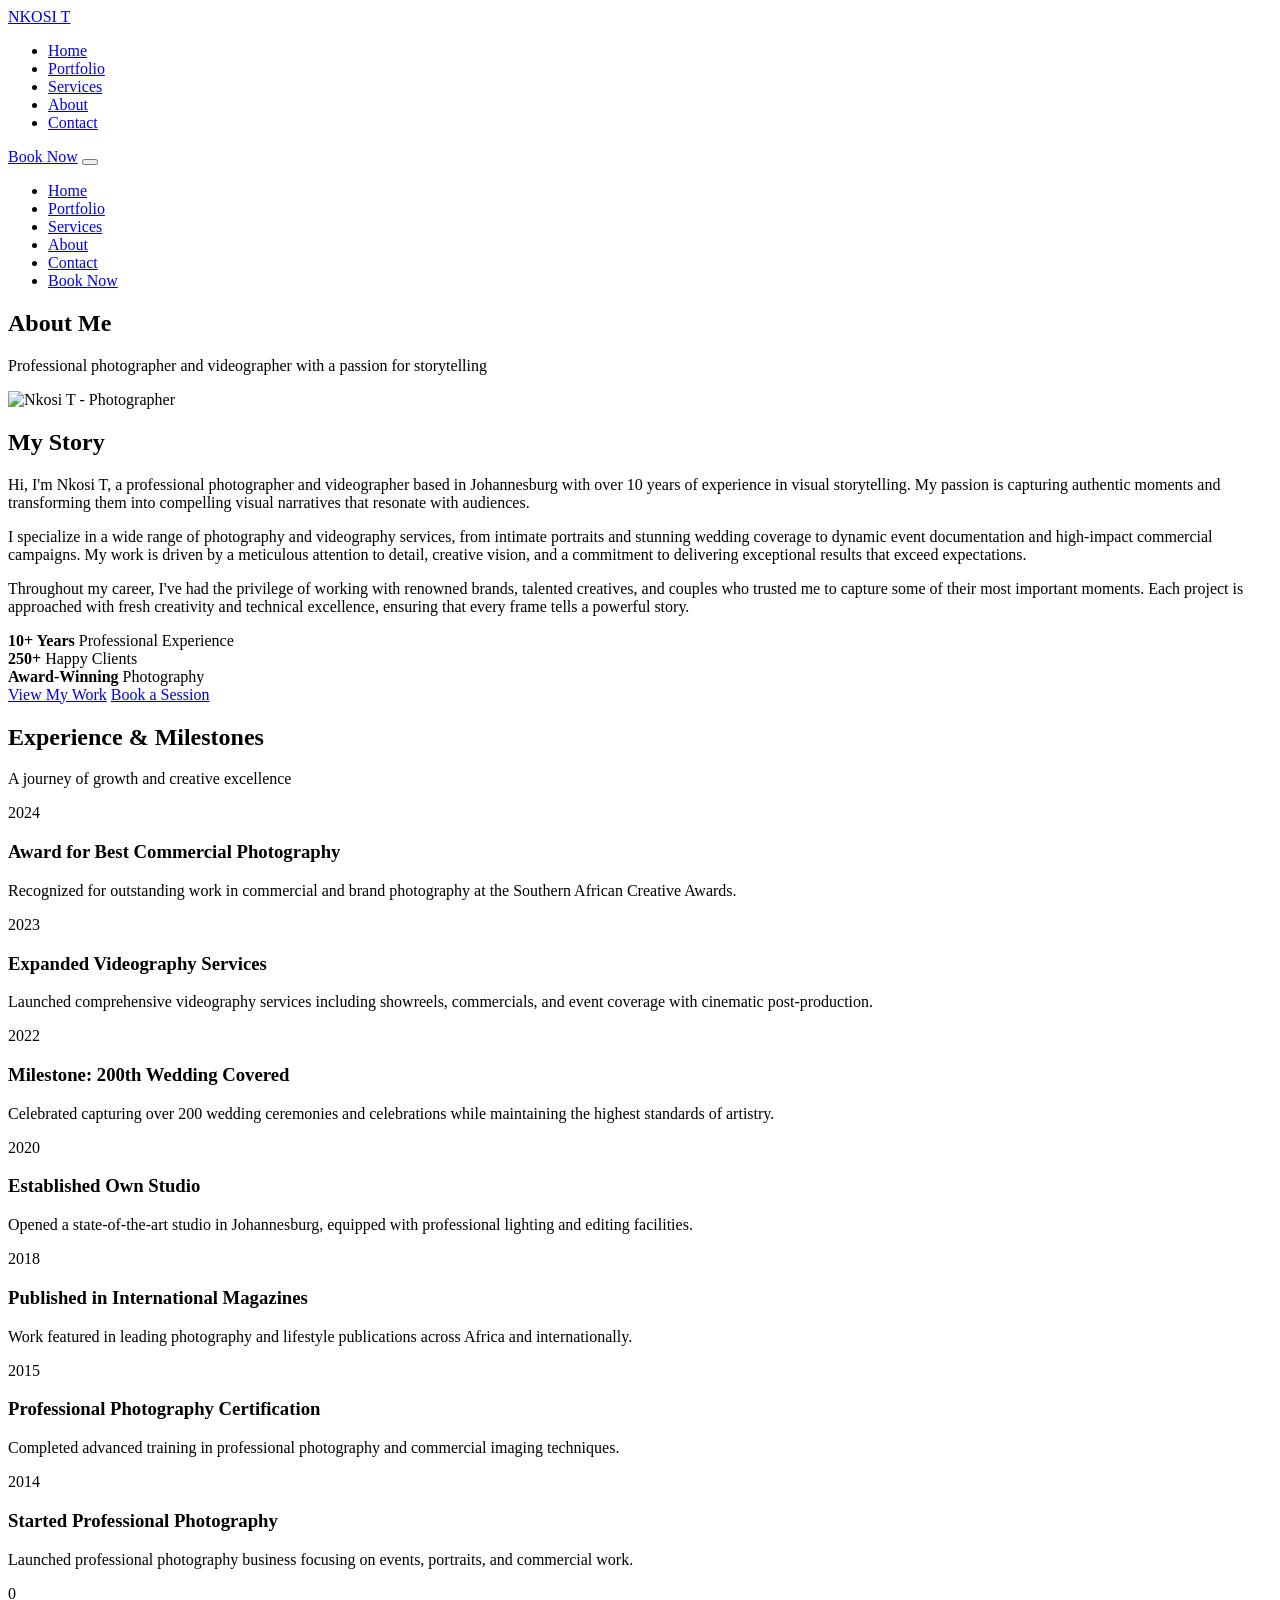
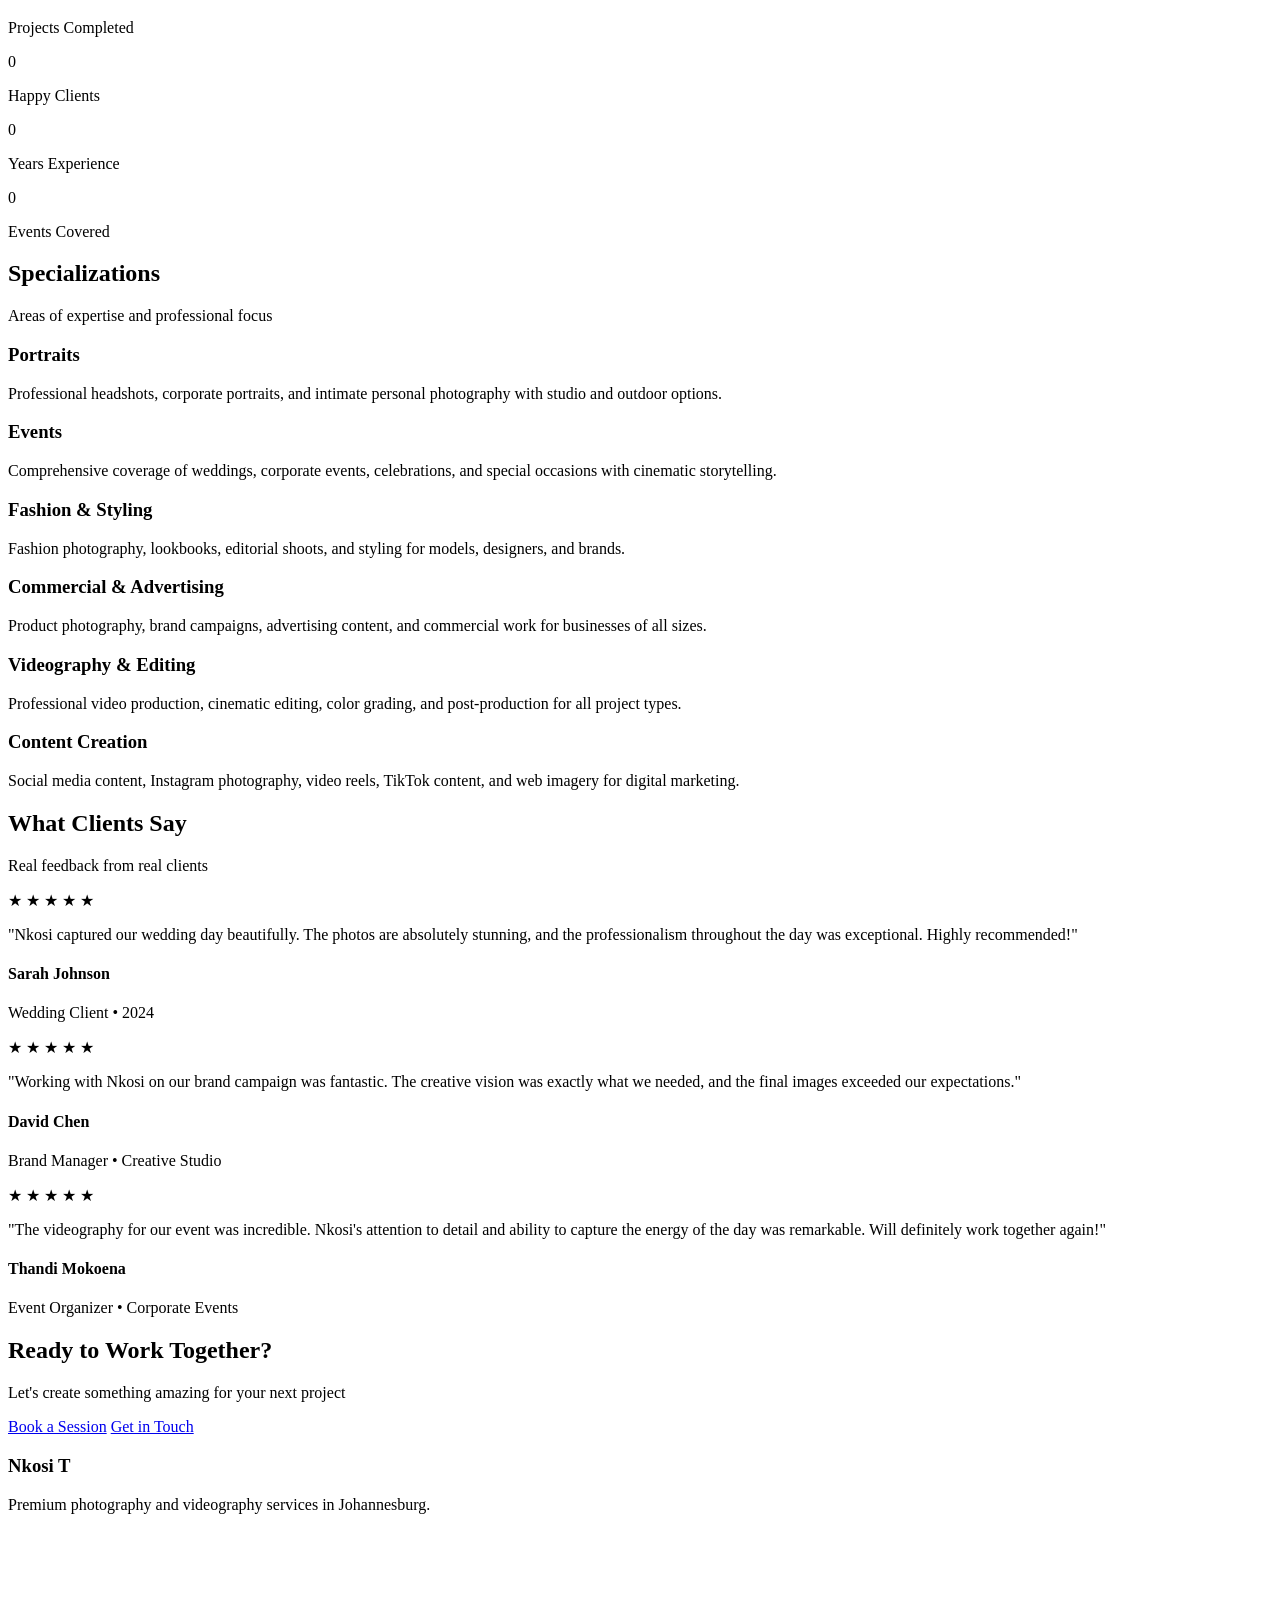
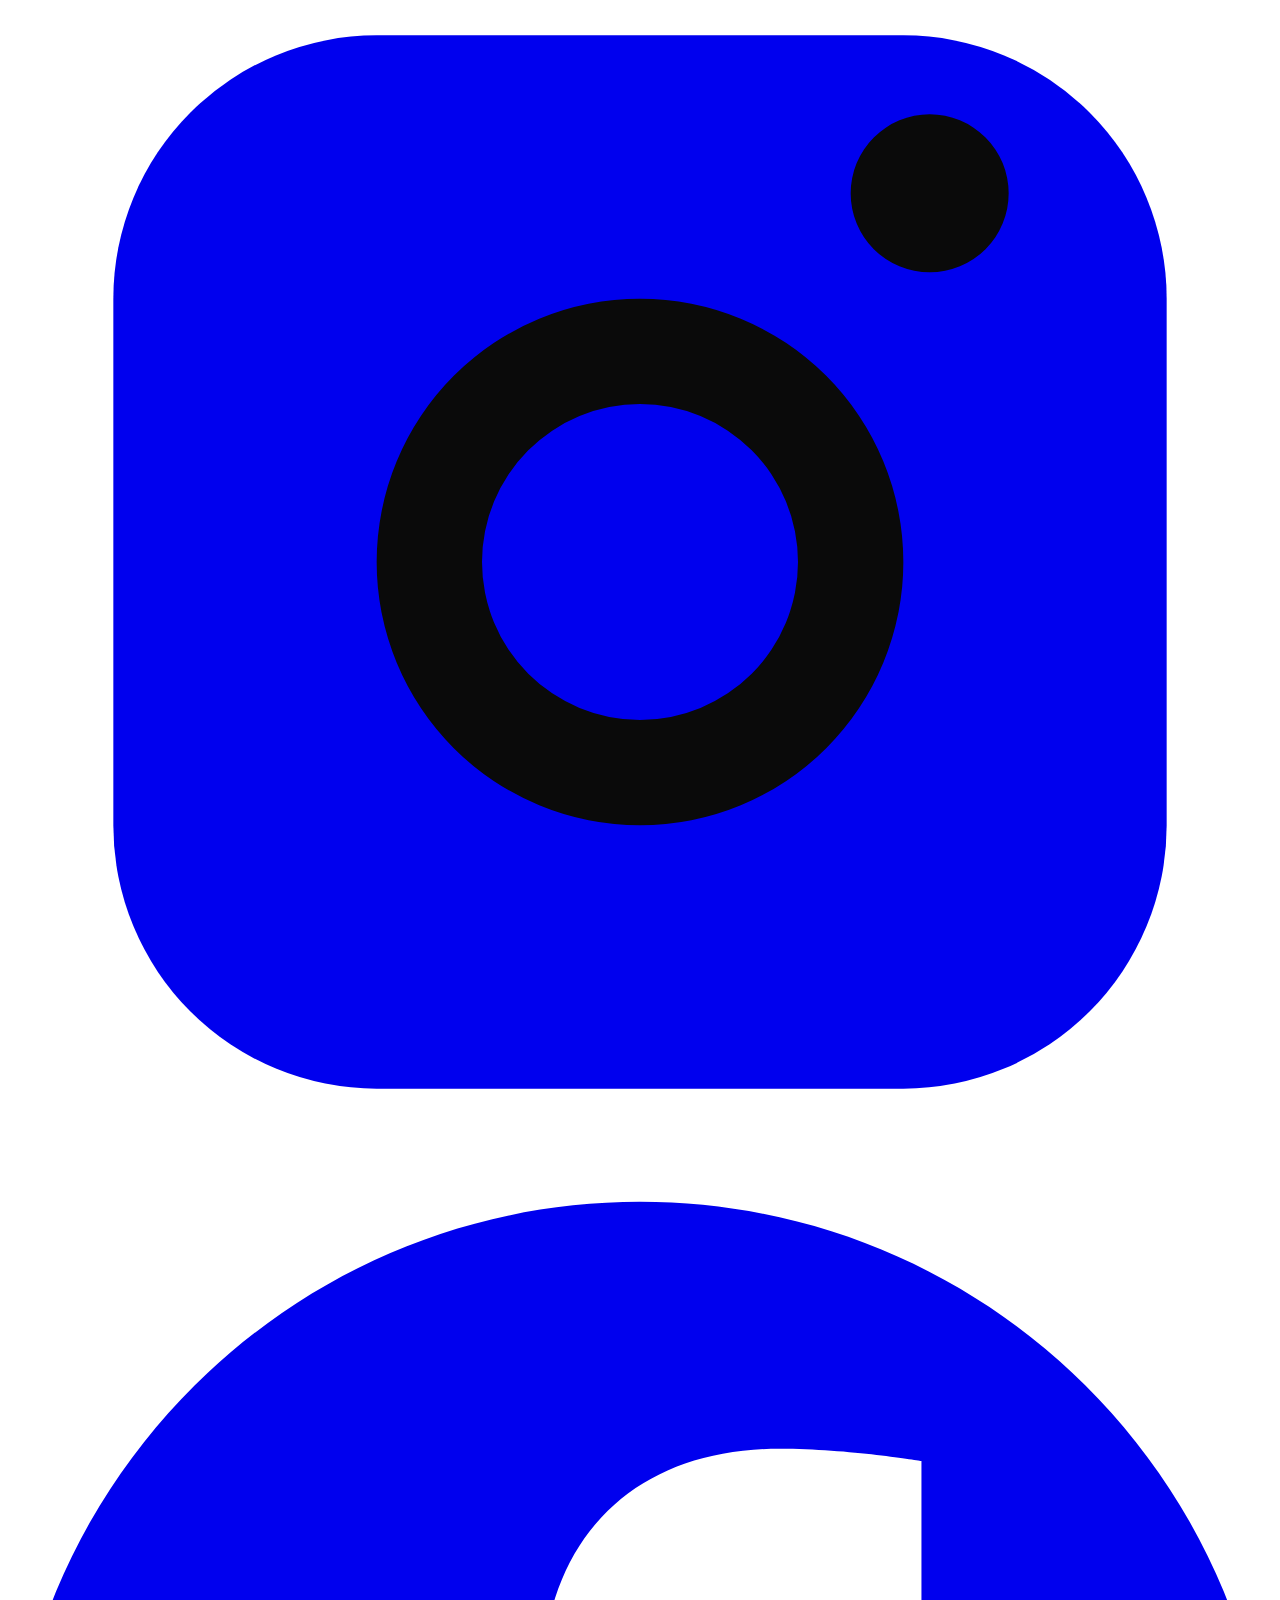
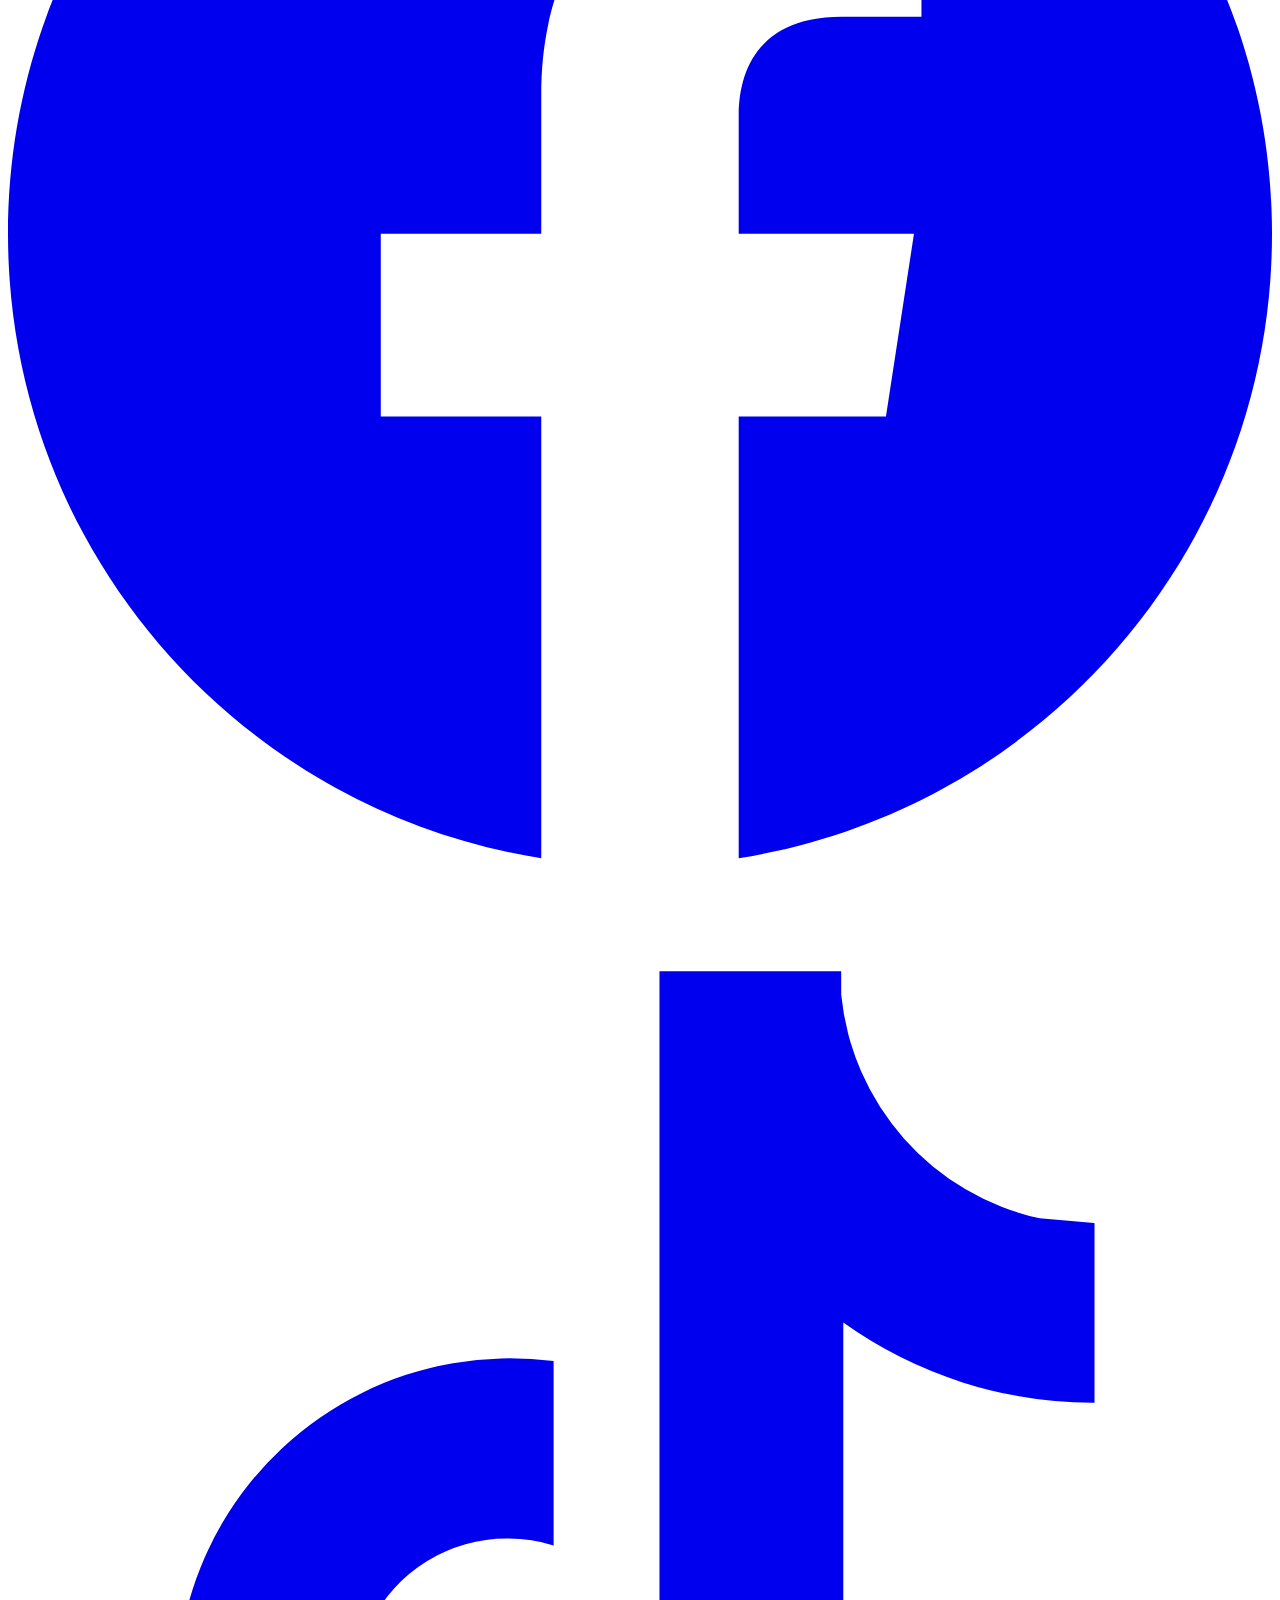
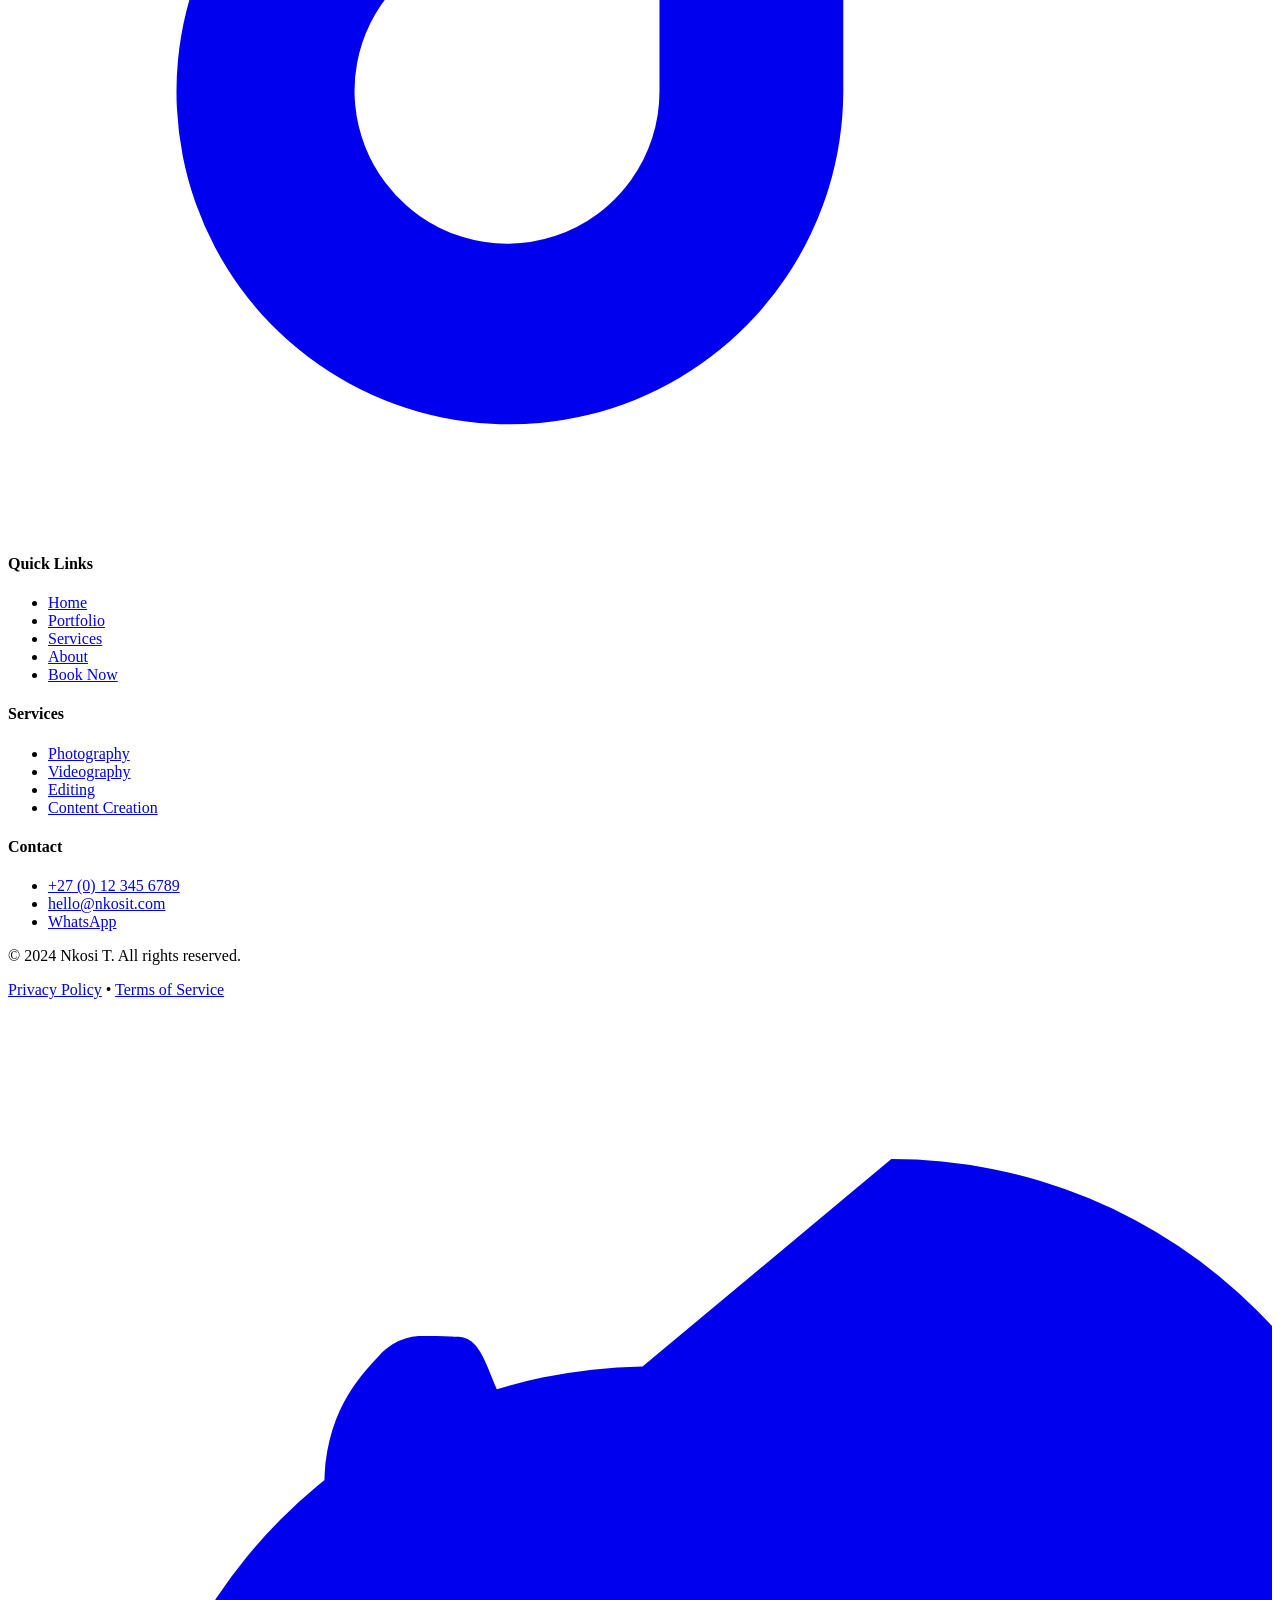
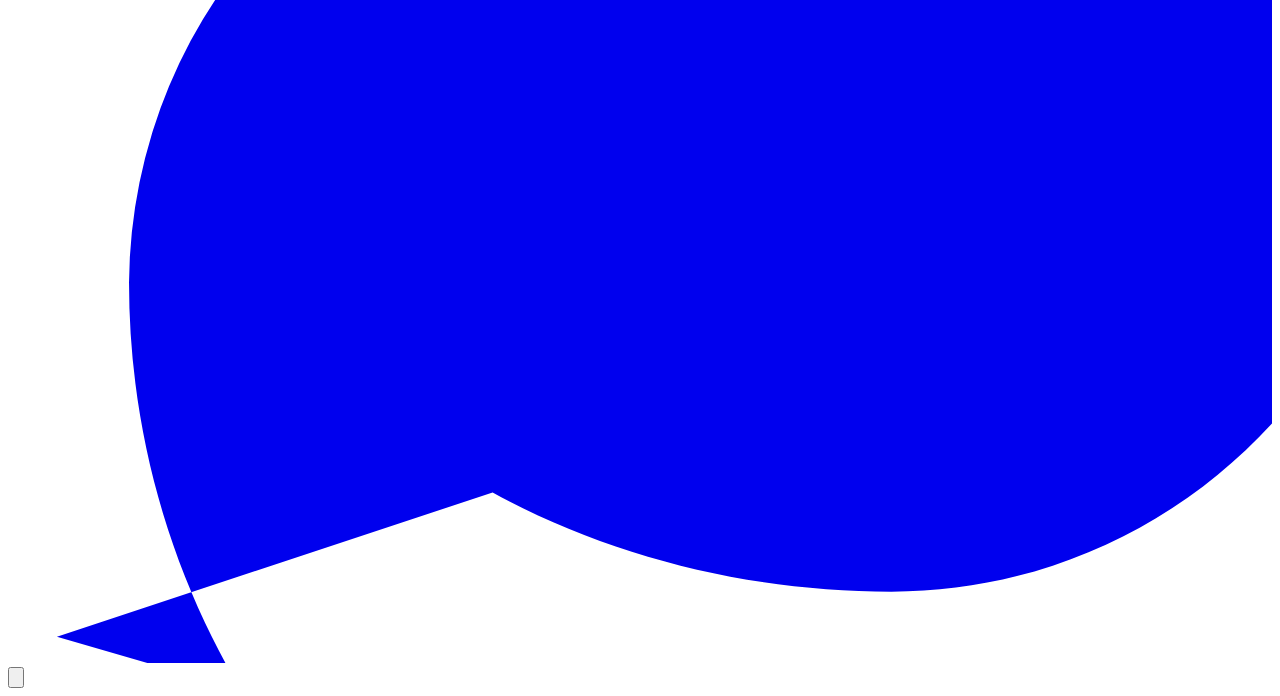
==== about.html @ 2d010111 "about.html Done" ====
<!DOCTYPE html>
<html lang="en">
<head>
    <meta charset="UTF-8">
    <meta name="viewport" content="width=device-width, initial-scale=1.0">
    <meta name="description" content="About Nkosi T - Award-winning photographer and videographer based in Johannesburg with 10+ years of experience.">
    <title>About | Nkosi T</title>
    
    <link rel="preconnect" href="https://fonts.googleapis.com">
    <link rel="preconnect" href="https://fonts.gstatic.com" crossorigin>
    <link href="https://fonts.googleapis.com/css2?family=Montserrat:wght@600;700;800&family=Poppins:wght@400;500;600&display=swap" rel="stylesheet">
    
    <link rel="stylesheet" href="css/style.css">
    <link rel="stylesheet" href="https://cdnjs.cloudflare.com/ajax/libs/aos/2.3.4/aos.css">
</head>
<body>
    <!-- Scroll Progress Bar -->
    <div class="scroll-progress-bar"></div>

    <!-- Navigation Header -->
    <header class="header" id="header">
        <div class="header-container">
            <div class="header-content">
                <a href="/" class="logo">
                    <span class="logo-text">NKOSI T</span>
                </a>

                <nav class="nav-desktop" aria-label="Main navigation">
                    <ul class="nav-list">
                        <li><a href="/" class="nav-link">Home</a></li>
                        <li><a href="portfolio.html" class="nav-link">Portfolio</a></li>
                        <li><a href="services.html" class="nav-link">Services</a></li>
                        <li><a href="about.html" class="nav-link active">About</a></li>
                        <li><a href="contact.html" class="nav-link">Contact</a></li>
                    </ul>
                </nav>

                <a href="booking.html" class="btn btn-primary btn-header">Book Now</a>

                <button class="menu-toggle" id="menu-toggle" aria-label="Toggle menu" aria-expanded="false">
                    <span class="menu-icon"></span>
                </button>
            </div>
        </div>

        <nav class="nav-mobile" id="nav-mobile" aria-label="Mobile navigation">
            <ul class="nav-mobile-list">
                <li><a href="/" class="nav-mobile-link">Home</a></li>
                <li><a href="portfolio.html" class="nav-mobile-link">Portfolio</a></li>
                <li><a href="services.html" class="nav-mobile-link">Services</a></li>
                <li><a href="about.html" class="nav-mobile-link">About</a></li>
                <li><a href="contact.html" class="nav-mobile-link">Contact</a></li>
                <li><a href="booking.html" class="btn btn-primary btn-mobile-cta">Book Now</a></li>
            </ul>
        </nav>
    </header>

    <main>
        <!-- ================================ -->
        <!-- PAGE HEADER                      -->
        <!-- ================================ -->
        <section class="page-header">
            <div class="container">
                <h1 class="page-title" data-aos="fade-up">About Me</h1>
                <p class="page-subtitle" data-aos="fade-up" data-aos-delay="100">Professional photographer and videographer with a passion for storytelling</p>
            </div>
        </section>

        <!-- ================================ -->
        <!-- BIO SECTION                      -->
        <!-- ================================ -->
        <section class="section bio-section">
            <div class="container">
                <div class="bio-grid">
                    <!-- Bio Image -->
                    <div class="bio-image" data-aos="fade-right">
                        <img src="images/branding/nkosi-portrait.jpg" alt="Nkosi T - Photographer">
                    </div>

                    <!-- Bio Content -->
                    <div class="bio-content" data-aos="fade-left">
                        <h2 class="section-title">My Story</h2>
                        <p>Hi, I'm Nkosi T, a professional photographer and videographer based in Johannesburg with over 10 years of experience in visual storytelling. My passion is capturing authentic moments and transforming them into compelling visual narratives that resonate with audiences.</p>
                        
                        <p>I specialize in a wide range of photography and videography services, from intimate portraits and stunning wedding coverage to dynamic event documentation and high-impact commercial campaigns. My work is driven by a meticulous attention to detail, creative vision, and a commitment to delivering exceptional results that exceed expectations.</p>

                        <p>Throughout my career, I've had the privilege of working with renowned brands, talented creatives, and couples who trusted me to capture some of their most important moments. Each project is approached with fresh creativity and technical excellence, ensuring that every frame tells a powerful story.</p>

                        <div class="bio-highlights">
                            <div class="highlight">
                                <strong>10+ Years</strong>
                                <span>Professional Experience</span>
                            </div>
                            <div class="highlight">
                                <strong>250+</strong>
                                <span>Happy Clients</span>
                            </div>
                            <div class="highlight">
                                <strong>Award-Winning</strong>
                                <span>Photography</span>
                            </div>
                        </div>

                        <div class="bio-cta">
                            <a href="portfolio.html" class="btn btn-secondary">View My Work</a>
                            <a href="booking.html" class="btn btn-primary">Book a Session</a>
                        </div>
                    </div>
                </div>
            </div>
        </section>

        <!-- ================================ -->
        <!-- EXPERIENCE TIMELINE              -->
        <!-- ================================ -->
        <section class="section experience-section">
            <div class="container">
                <div class="section-header" data-aos="fade-up">
                    <h2 class="section-title">Experience & Milestones</h2>
                    <p class="section-subtitle">A journey of growth and creative excellence</p>
                </div>

                <div class="timeline" data-aos="fade-up" data-aos-delay="200">
                    <div class="timeline-item">
                        <div class="timeline-date">2024</div>
                        <div class="timeline-content">
                            <h3>Award for Best Commercial Photography</h3>
                            <p>Recognized for outstanding work in commercial and brand photography at the Southern African Creative Awards.</p>
                        </div>
                    </div>

                    <div class="timeline-item">
                        <div class="timeline-date">2023</div>
                        <div class="timeline-content">
                            <h3>Expanded Videography Services</h3>
                            <p>Launched comprehensive videography services including showreels, commercials, and event coverage with cinematic post-production.</p>
                        </div>
                    </div>

                    <div class="timeline-item">
                        <div class="timeline-date">2022</div>
                        <div class="timeline-content">
                            <h3>Milestone: 200th Wedding Covered</h3>
                            <p>Celebrated capturing over 200 wedding ceremonies and celebrations while maintaining the highest standards of artistry.</p>
                        </div>
                    </div>

                    <div class="timeline-item">
                        <div class="timeline-date">2020</div>
                        <div class="timeline-content">
                            <h3>Established Own Studio</h3>
                            <p>Opened a state-of-the-art studio in Johannesburg, equipped with professional lighting and editing facilities.</p>
                        </div>
                    </div>

                    <div class="timeline-item">
                        <div class="timeline-date">2018</div>
                        <div class="timeline-content">
                            <h3>Published in International Magazines</h3>
                            <p>Work featured in leading photography and lifestyle publications across Africa and internationally.</p>
                        </div>
                    </div>

                    <div class="timeline-item">
                        <div class="timeline-date">2015</div>
                        <div class="timeline-content">
                            <h3>Professional Photography Certification</h3>
                            <p>Completed advanced training in professional photography and commercial imaging techniques.</p>
                        </div>
                    </div>

                    <div class="timeline-item">
                        <div class="timeline-date">2014</div>
                        <div class="timeline-content">
                            <h3>Started Professional Photography</h3>
                            <p>Launched professional photography business focusing on events, portraits, and commercial work.</p>
                        </div>
                    </div>
                </div>
            </div>
        </section>

        <!-- ================================ -->
        <!-- STATISTICS SECTION               -->
        <!-- ================================ -->
        <section class="section statistics">
            <div class="container">
                <div class="stats-grid" data-aos="fade-up">
                    <article class="stat-item">
                        <div class="stat-number" data-target="500">0</div>
                        <p class="stat-label">Projects Completed</p>
                    </article>

                    <article class="stat-item">
                        <div class="stat-number" data-target="250">0</div>
                        <p class="stat-label">Happy Clients</p>
                    </article>

                    <article class="stat-item">
                        <div class="stat-number" data-target="10">0</div>
                        <p class="stat-label">Years Experience</p>
                    </article>

                    <article class="stat-item">
                        <div class="stat-number" data-target="1000">0</div>
                        <p class="stat-label">Events Covered</p>
                    </article>
                </div>
            </div>
        </section>

        <!-- ================================ -->
        <!-- SKILLS & SPECIALIZATIONS         -->
        <!-- ================================ -->
        <section class="section skills-section">
            <div class="container">
                <div class="section-header" data-aos="fade-up">
                    <h2 class="section-title">Specializations</h2>
                    <p class="section-subtitle">Areas of expertise and professional focus</p>
                </div>

                <div class="skills-grid" data-aos="fade-up" data-aos-delay="200">
                    <article class="skill-card">
                        <h3>Portraits</h3>
                        <p>Professional headshots, corporate portraits, and intimate personal photography with studio and outdoor options.</p>
                    </article>

                    <article class="skill-card">
                        <h3>Events</h3>
                        <p>Comprehensive coverage of weddings, corporate events, celebrations, and special occasions with cinematic storytelling.</p>
                    </article>

                    <article class="skill-card">
                        <h3>Fashion & Styling</h3>
                        <p>Fashion photography, lookbooks, editorial shoots, and styling for models, designers, and brands.</p>
                    </article>

                    <article class="skill-card">
                        <h3>Commercial & Advertising</h3>
                        <p>Product photography, brand campaigns, advertising content, and commercial work for businesses of all sizes.</p>
                    </article>

                    <article class="skill-card">
                        <h3>Videography & Editing</h3>
                        <p>Professional video production, cinematic editing, color grading, and post-production for all project types.</p>
                    </article>

                    <article class="skill-card">
                        <h3>Content Creation</h3>
                        <p>Social media content, Instagram photography, video reels, TikTok content, and web imagery for digital marketing.</p>
                    </article>
                </div>
            </div>
        </section>

        <!-- ================================ -->
        <!-- TESTIMONIALS SECTION             -->
        <!-- ================================ -->
        <section class="section testimonials">
            <div class="container">
                <div class="section-header" data-aos="fade-up">
                    <h2 class="section-title">What Clients Say</h2>
                    <p class="section-subtitle">Real feedback from real clients</p>
                </div>

                <div class="testimonials-grid" data-aos="fade-up" data-aos-delay="200">
                    <article class="testimonial-card">
                        <div class="testimonial-header">
                            <div class="testimonial-rating">
                                <span class="star">★</span>
                                <span class="star">★</span>
                                <span class="star">★</span>
                                <span class="star">★</span>
                                <span class="star">★</span>
                            </div>
                        </div>
                        <p class="testimonial-text">"Nkosi captured our wedding day beautifully. The photos are absolutely stunning, and the professionalism throughout the day was exceptional. Highly recommended!"</p>
                        <div class="testimonial-author">
                            <h4>Sarah Johnson</h4>
                            <p>Wedding Client • 2024</p>
                        </div>
                    </article>

                    <article class="testimonial-card">
                        <div class="testimonial-header">
                            <div class="testimonial-rating">
                                <span class="star">★</span>
                                <span class="star">★</span>
                                <span class="star">★</span>
                                <span class="star">★</span>
                                <span class="star">★</span>
                            </div>
                        </div>
                        <p class="testimonial-text">"Working with Nkosi on our brand campaign was fantastic. The creative vision was exactly what we needed, and the final images exceeded our expectations."</p>
                        <div class="testimonial-author">
                            <h4>David Chen</h4>
                            <p>Brand Manager • Creative Studio</p>
                        </div>
                    </article>

                    <article class="testimonial-card">
                        <div class="testimonial-header">
                            <div class="testimonial-rating">
                                <span class="star">★</span>
                                <span class="star">★</span>
                                <span class="star">★</span>
                                <span class="star">★</span>
                                <span class="star">★</span>
                            </div>
                        </div>
                        <p class="testimonial-text">"The videography for our event was incredible. Nkosi's attention to detail and ability to capture the energy of the day was remarkable. Will definitely work together again!"</p>
                        <div class="testimonial-author">
                            <h4>Thandi Mokoena</h4>
                            <p>Event Organizer • Corporate Events</p>
                        </div>
                    </article>
                </div>
            </div>
        </section>

        <!-- ================================ -->
        <!-- CTA SECTION                      -->
        <!-- ================================ -->
        <section class="section cta-section">
            <div class="cta-content" data-aos="fade-up">
                <h2 class="cta-title">Ready to Work Together?</h2>
                <p class="cta-subtitle">Let's create something amazing for your next project</p>
                <div class="cta-buttons">
                    <a href="booking.html" class="btn btn-primary">Book a Session</a>
                    <a href="contact.html" class="btn btn-secondary">Get in Touch</a>
                </div>
            </div>
        </section>
    </main>

    <!-- FOOTER -->
    <footer class="footer">
        <div class="footer-container">
            <div class="footer-content">
                <div class="footer-section">
                    <h3 class="footer-title">Nkosi T</h3>
                    <p class="footer-description">Premium photography and videography services in Johannesburg.</p>
                    <div class="footer-socials">
                        <a href="https://instagram.com/nkosit" target="_blank" rel="noopener noreferrer" aria-label="Instagram" class="social-link">
                            <svg viewBox="0 0 24 24" xmlns="http://www.w3.org/2000/svg" fill="currentColor">
                                <rect x="2" y="2" width="20" height="20" rx="5" ry="5"></rect>
                                <path d="M12 7a5 5 0 1 0 0 10 5 5 0 0 0 0-10zm0 8a3 3 0 1 1 0-6 3 3 0 0 1 0 6zm5.5-8.5a1.5 1.5 0 1 0 0-3 1.5 1.5 0 0 0 0 3z" fill="#0A0A0A"></path>
                            </svg>
                        </a>
                        <a href="https://facebook.com/nkosit" target="_blank" rel="noopener noreferrer" aria-label="Facebook" class="social-link">
                            <svg viewBox="0 0 24 24" xmlns="http://www.w3.org/2000/svg" fill="currentColor">
                                <path d="M24 12.073c0-6.627-5.373-12-12-12s-12 5.373-12 12c0 5.99 4.388 10.954 10.125 11.854v-8.385H7.078v-3.47h3.047V9.43c0-3.007 1.792-4.669 4.533-4.669 1.312 0 2.686.235 2.686.235v2.953H15.83c-1.491 0-1.956.925-1.956 1.874v2.25h3.328l-.532 3.47h-2.796v8.385C19.612 23.027 24 18.062 24 12.073z"></path>
                            </svg>
                        </a>
                        <a href="https://tiktok.com/@nkosit" target="_blank" rel="noopener noreferrer" aria-label="TikTok" class="social-link">
                            <svg viewBox="0 0 24 24" xmlns="http://www.w3.org/2000/svg" fill="currentColor">
                                <path d="M19.59 6.69a4.83 4.83 0 0 1-3.77-4.25V2h-3.45v13.67a2.89 2.89 0 0 1-5.2 1.74 2.89 2.89 0 0 1 2.31-4.64 2.86 2.86 0 0 1 .88.13V9.4a6.84 6.84 0 0 0-1-.05A6.33 6.33 0 0 0 5 20.1a6.34 6.34 0 0 0 10.86-4.43v-7a8.16 8.16 0 0 0 4.77 1.52v-3.4a4.85 4.85 0 0 1-.01-.01z"></path>
                            </svg>
                        </a>
                    </div>
                </div>

                <div class="footer-section">
                    <h4>Quick Links</h4>
                    <ul class="footer-links">
                        <li><a href="/">Home</a></li>
                        <li><a href="portfolio.html">Portfolio</a></li>
                        <li><a href="services.html">Services</a></li>
                        <li><a href="about.html">About</a></li>
                        <li><a href="booking.html">Book Now</a></li>
                    </ul>
                </div>

                <div class="footer-section">
                    <h4>Services</h4>
                    <ul class="footer-links">
                        <li><a href="services.html#photography">Photography</a></li>
                        <li><a href="services.html#videography">Videography</a></li>
                        <li><a href="services.html#editing">Editing</a></li>
                        <li><a href="services.html#content">Content Creation</a></li>
                    </ul>
                </div>

                <div class="footer-section">
                    <h4>Contact</h4>
                    <ul class="footer-links">
                        <li><a href="tel:+27123456789">+27 (0) 12 345 6789</a></li>
                        <li><a href="mailto:hello@nkosit.com">hello@nkosit.com</a></li>
                        <li><a href="https://wa.me/27123456789" target="_blank" rel="noopener noreferrer">WhatsApp</a></li>
                    </ul>
                </div>
            </div>

            <div class="footer-bottom">
                <p>&copy; 2024 Nkosi T. All rights reserved.</p>
                <div class="footer-legal">
                    <a href="#">Privacy Policy</a>
                    <span class="separator">•</span>
                    <a href="#">Terms of Service</a>
                </div>
            </div>
        </div>
    </footer>

    <!-- Floating Action Buttons -->
    <a href="https://wa.me/27123456789" class="fab fab-whatsapp" aria-label="Contact on WhatsApp" target="_blank" rel="noopener noreferrer">
        <svg viewBox="0 0 24 24" xmlns="http://www.w3.org/2000/svg" fill="currentColor">
            <path d="M17.472 14.382c-.297-.149-1.758-.867-2.03-.967-.273-.099-.471-.148-.67.15-.197.297-.767.966-.94 1.164-.173.199-.347.223-.644.075-.297-.15-1.255-.463-2.39-1.475-.883-.788-1.48-1.761-1.653-2.059-.173-.297-.018-.458.13-.606.134-.133.298-.347.446-.52.149-.174.198-.298.298-.497.099-.198.05-.371-.025-.52-.075-.149-.669-1.612-.916-2.207-.242-.579-.487-.5-.67-.51-.173-.008-.371-.01-.57-.01-.198 0-.52.074-.792.372-.272.297-1.04 1.016-1.04 2.479 0 1.462 1.065 2.875 1.213 3.074.149.198 2.096 3.2 5.076 4.487.709.306 1.262.489 1.694.625.712.227 1.36.195 1.871.118.571-.085 1.758-.719 2.006-1.413.248-.694.248-1.289.173-1.413-.074-.124-.272-.198-.57-.347m-5.421-7.403h-.004a9.87 9.87 0 00-9.746 9.798c0 2.734.732 5.395 2.124 7.74L.929 23.5l8.272-2.735h.001c2.267 1.231 4.884 1.88 7.57 1.88 5.387 0 9.795-4.396 9.823-9.803a9.823 9.823 0 00-9.823-9.803"/>
        </svg>
    </a>

    <!-- Back to Top Button -->
    <button class="back-to-top" id="back-to-top" aria-label="Back to top">
        <svg viewBox="0 0 24 24" xmlns="http://www.w3.org/2000/svg" fill="none" stroke="currentColor" stroke-width="2" stroke-linecap="round" stroke-linejoin="round">
            <polyline points="18 15 12 9 6 15"></polyline>
        </svg>
    </button>

    <!-- Scripts -->
    <script src="https://cdnjs.cloudflare.com/ajax/libs/gsap/3.12.2/gsap.min.js"></script>
    <script src="https://cdnjs.cloudflare.com/ajax/libs/gsap/3.12.2/ScrollTrigger.min.js"></script>
    <script src="https://cdnjs.cloudflare.com/ajax/libs/aos/2.3.4/aos.js"></script>
    
    <script src="js/script.js"></script>
</body>
</html>
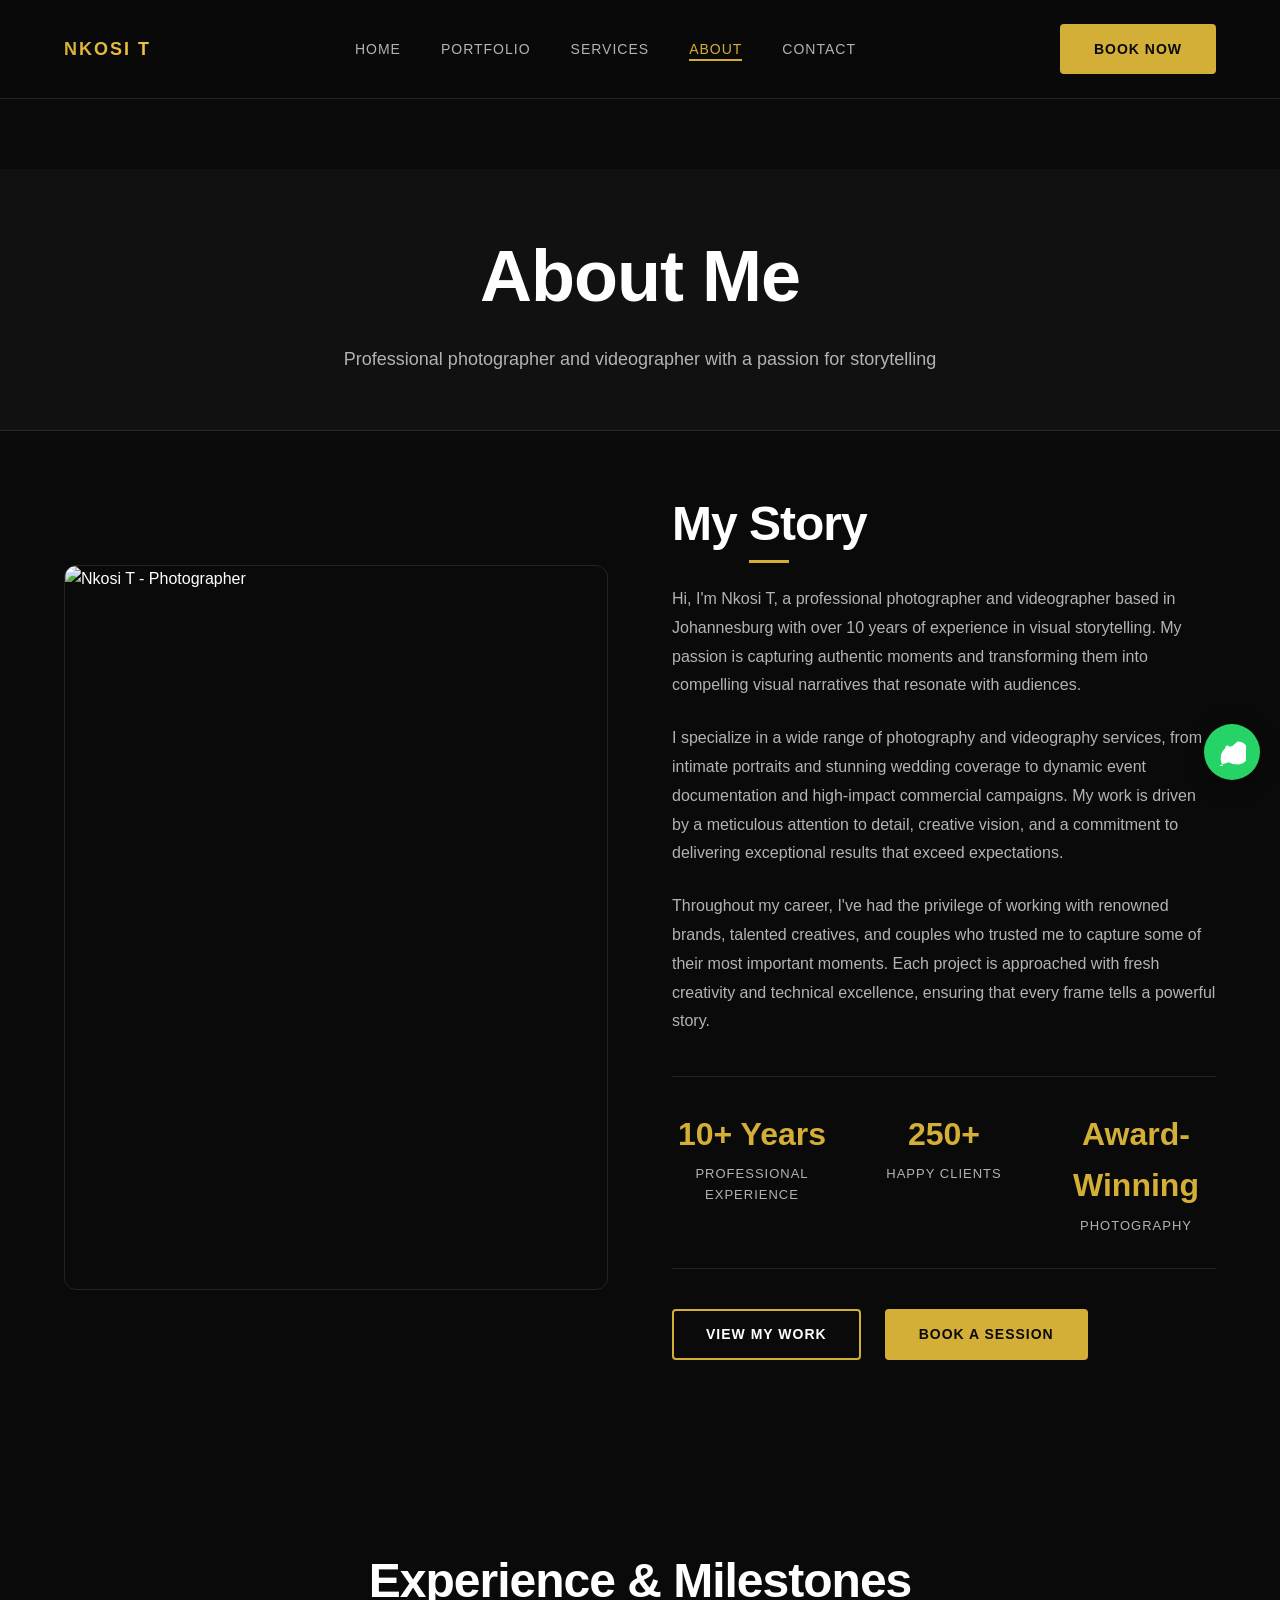
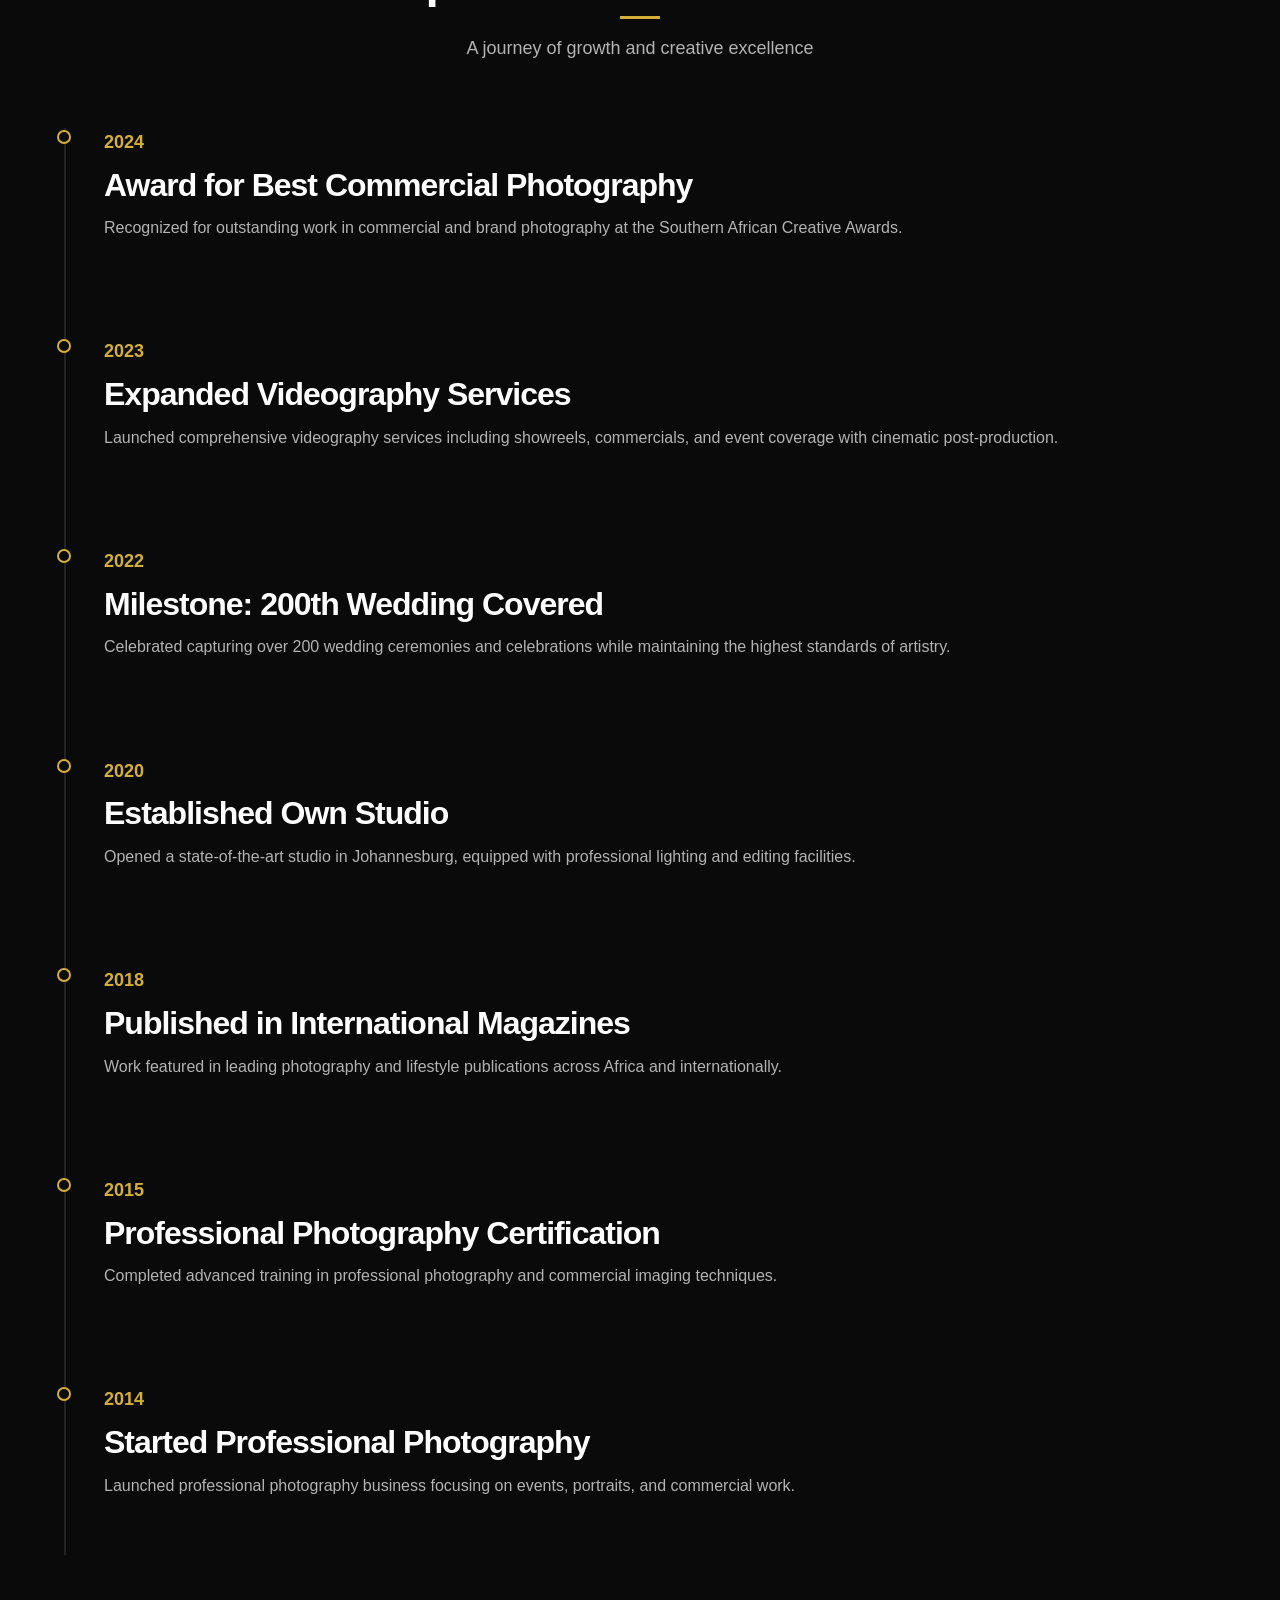
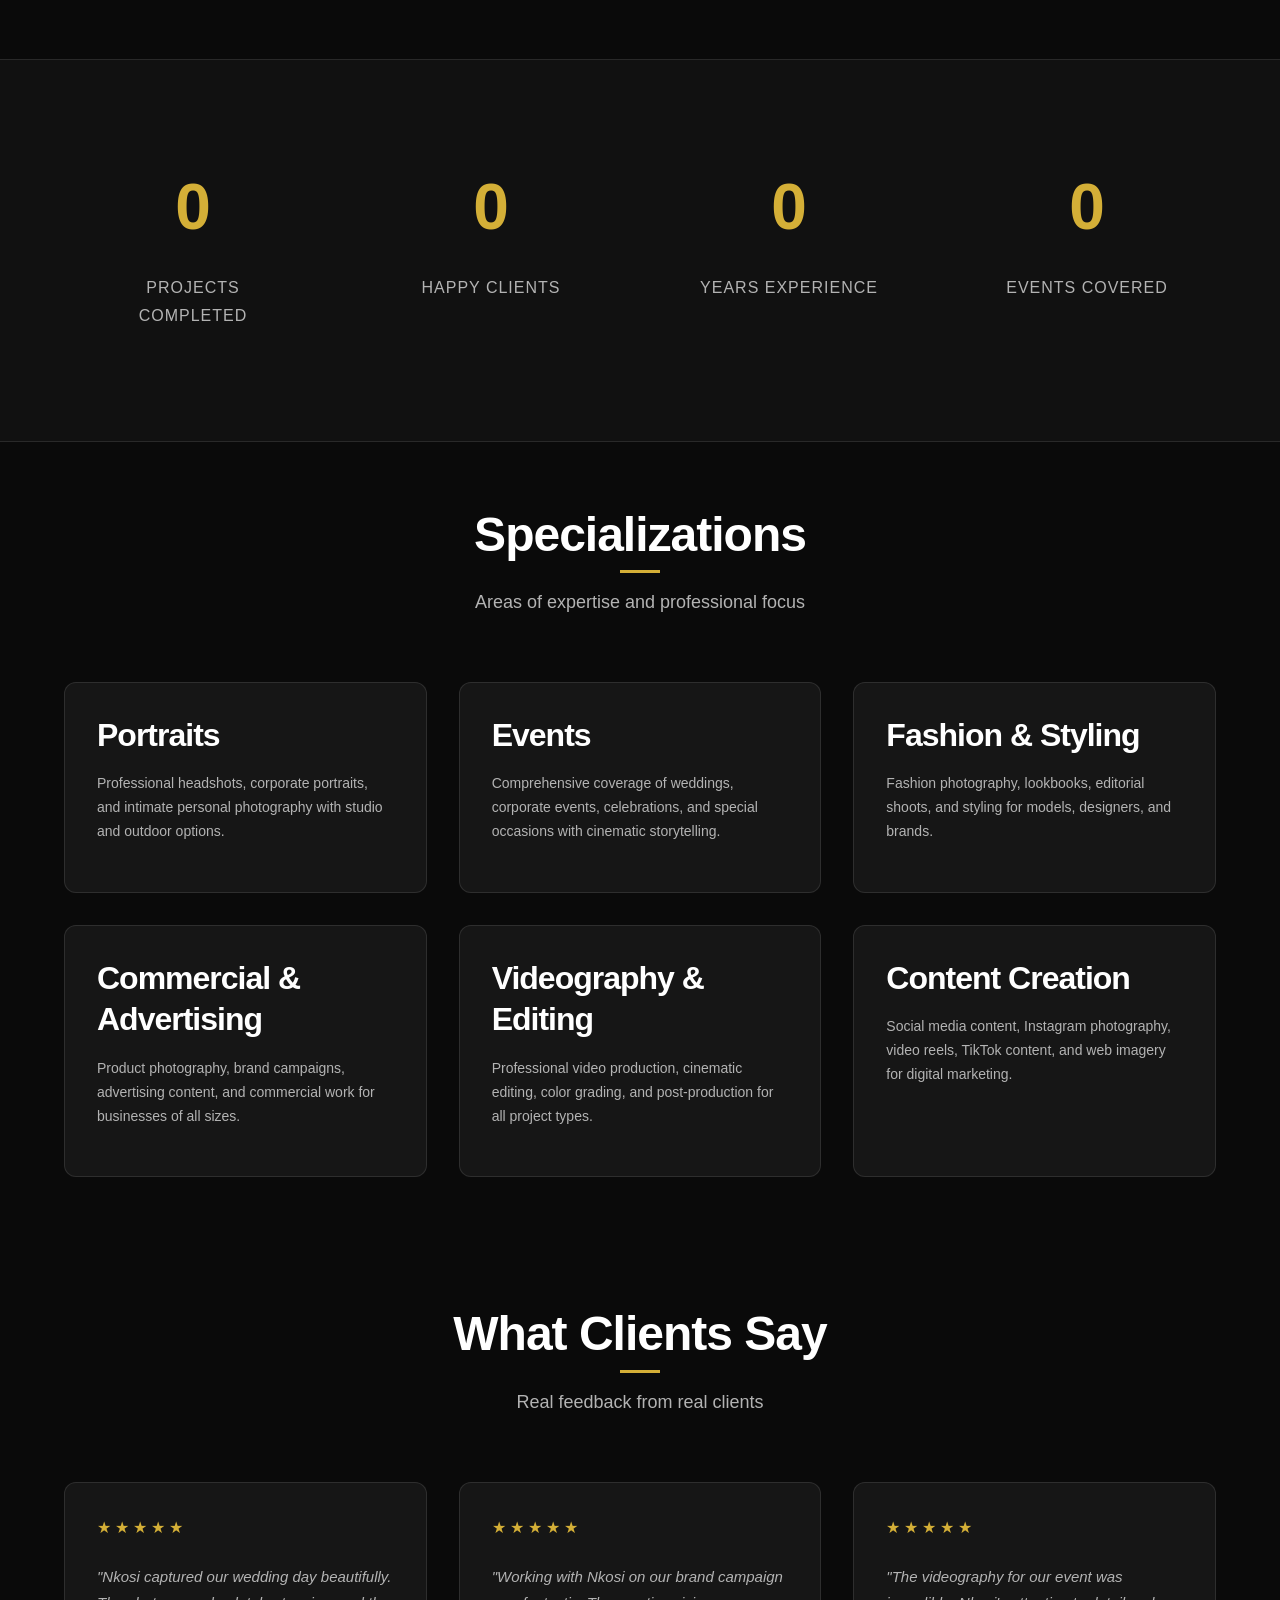
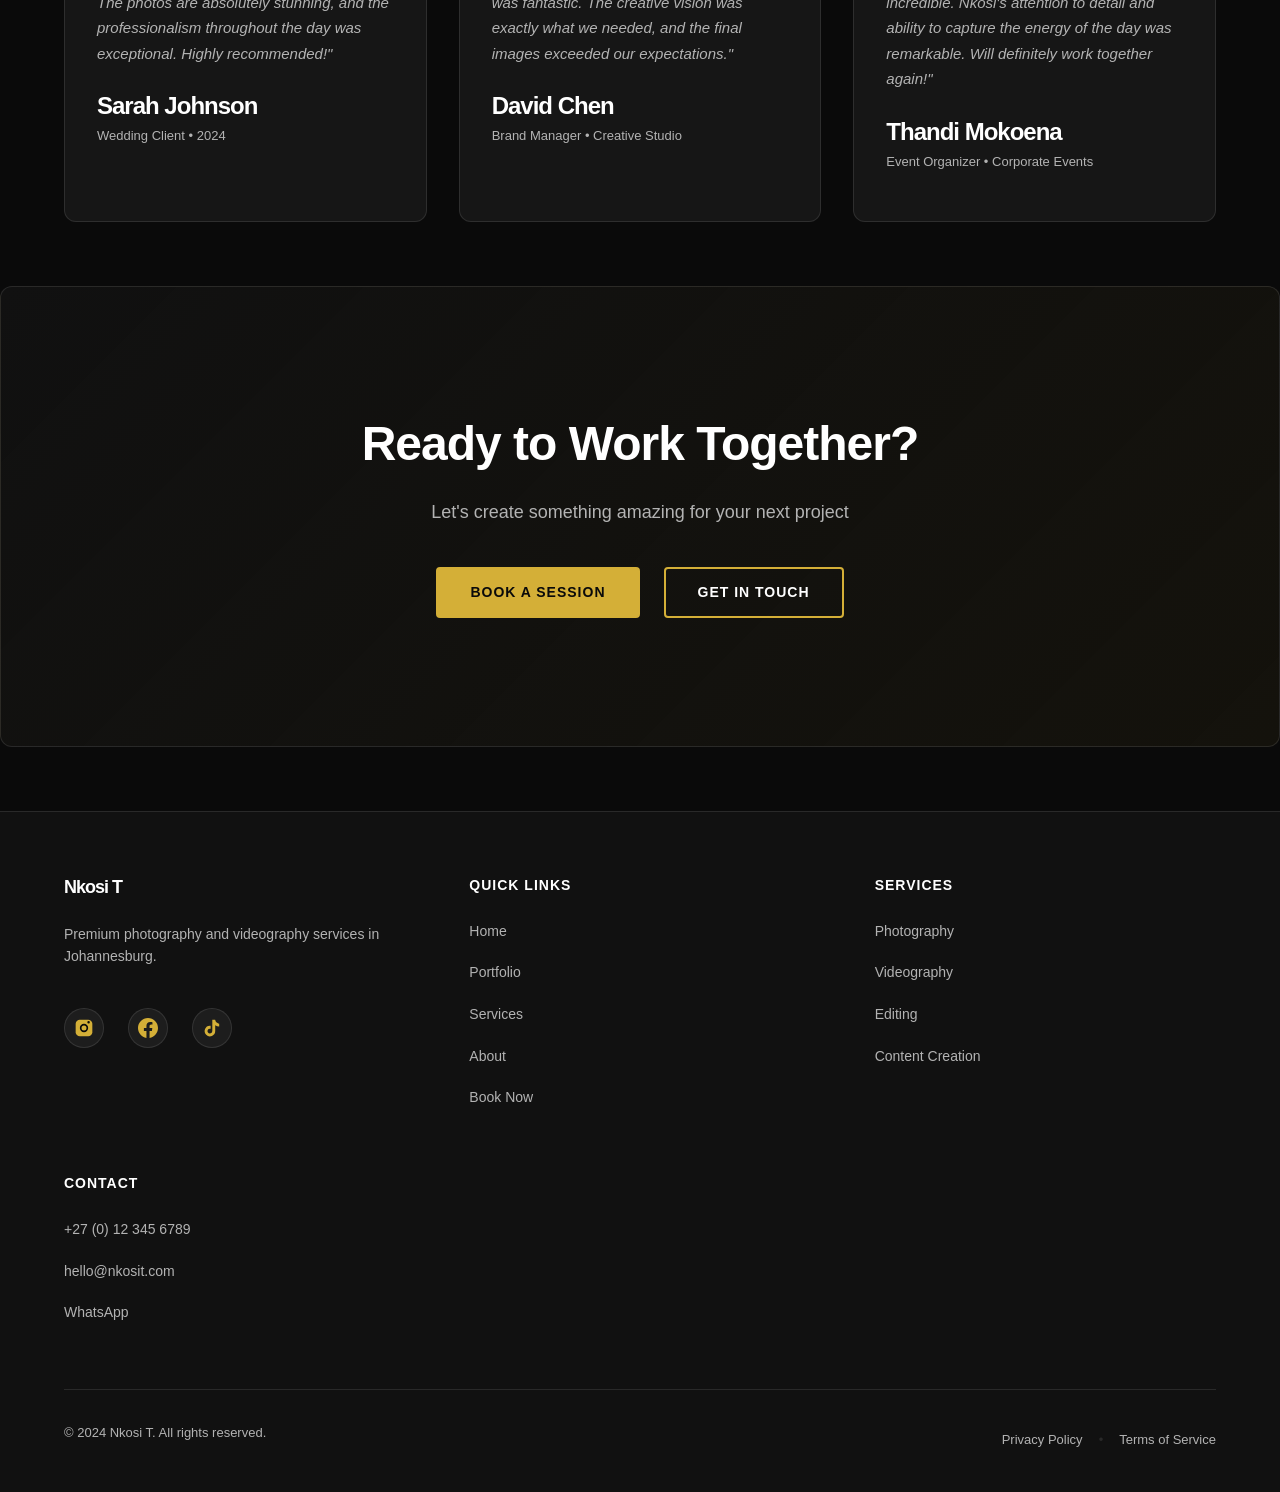
==== commit 099facb9: "contact.html added" ====
--- a/about.html
+++ b/about.html
@@ -10,7 +10,7 @@
     <link rel="preconnect" href="https://fonts.gstatic.com" crossorigin>
     <link href="https://fonts.googleapis.com/css2?family=Montserrat:wght@600;700;800&family=Poppins:wght@400;500;600&display=swap" rel="stylesheet">
     
-    <link rel="stylesheet" href="css/style.css">
+    <link rel="stylesheet" href="Style.css">
     <link rel="stylesheet" href="https://cdnjs.cloudflare.com/ajax/libs/aos/2.3.4/aos.css">
 </head>
 <body>
--- a/Style.css
+++ b/Style.css
@@ -0,0 +1,2049 @@
+/* ============================================
+   NKOSI T - PREMIUM PORTFOLIO WEBSITE
+   Complete CSS with Animations & Responsive Design
+   ============================================ */
+
+/* ============================================
+   CSS VARIABLES & DESIGN TOKENS
+   ============================================ */
+:root {
+    /* Colors */
+    --color-bg-primary: #0A0A0A;
+    --color-bg-secondary: #111111;
+    --color-text-primary: #FFFFFF;
+    --color-text-secondary: #B3B3B3;
+    --color-accent-gold: #D4AF37;
+    --color-accent-gold-hover: #F5C542;
+    --color-card-bg: rgba(255, 255, 255, 0.05);
+    --color-border: rgba(255, 255, 255, 0.1);
+    --color-overlay: rgba(0, 0, 0, 0.3);
+    --color-overlay-dark: rgba(0, 0, 0, 0.6);
+    
+    /* Typography */
+    --font-heading: 'Montserrat', -apple-system, BlinkMacSystemFont, sans-serif;
+    --font-body: 'Poppins', -apple-system, BlinkMacSystemFont, sans-serif;
+    
+    /* Font Sizes */
+    --fs-h1: 72px;
+    --fs-h2: 48px;
+    --fs-h3: 32px;
+    --fs-h4: 24px;
+    --fs-body: 16px;
+    --fs-caption: 13px;
+    
+    /* Spacing (8px grid) */
+    --sp-xs: 8px;
+    --sp-sm: 16px;
+    --sp-md: 24px;
+    --sp-lg: 32px;
+    --sp-xl: 40px;
+    --sp-xxl: 48px;
+    --sp-xxxl: 64px;
+    
+    /* Border Radius */
+    --br-sm: 4px;
+    --br-md: 8px;
+    --br-lg: 12px;
+    
+    /* Transitions */
+    --transition-fast: 0.2s ease-in-out;
+    --transition-normal: 0.3s ease-in-out;
+    --transition-slow: 0.5s ease-in-out;
+    
+    /* Container */
+    --container-width: 1200px;
+    --container-padding: 24px;
+}
+
+/* Mobile-First Media Queries */
+@media (max-width: 768px) {
+    :root {
+        --fs-h1: 48px;
+        --fs-h2: 32px;
+        --fs-h3: 24px;
+        --fs-h4: 18px;
+        --fs-body: 15px;
+        --sp-lg: 24px;
+        --sp-xl: 32px;
+        --container-padding: 16px;
+    }
+}
+
+@media (max-width: 480px) {
+    :root {
+        --fs-h1: 36px;
+        --fs-h2: 24px;
+        --fs-h3: 18px;
+        --fs-h4: 16px;
+        --fs-body: 14px;
+        --sp-md: 16px;
+        --sp-lg: 16px;
+        --sp-xl: 24px;
+        --container-padding: 12px;
+    }
+}
+
+/* ============================================
+   RESET & BASE STYLES
+   ============================================ */
+*,
+*::before,
+*::after {
+    margin: 0;
+    padding: 0;
+    box-sizing: border-box;
+}
+
+html {
+    scroll-behavior: smooth;
+}
+
+@media (prefers-reduced-motion: reduce) {
+    html {
+        scroll-behavior: auto;
+    }
+    
+    * {
+        animation-duration: 0.01ms !important;
+        animation-iteration-count: 1 !important;
+        transition-duration: 0.01ms !important;
+    }
+}
+
+body {
+    font-family: var(--font-body);
+    font-size: var(--fs-body);
+    line-height: 1.6;
+    color: var(--color-text-primary);
+    background-color: var(--color-bg-primary);
+    overflow-x: hidden;
+}
+
+/* ============================================
+   TYPOGRAPHY
+   ============================================ */
+h1, h2, h3, h4, h5, h6 {
+    font-family: var(--font-heading);
+    font-weight: 800;
+    letter-spacing: -1px;
+}
+
+h1 { font-size: var(--fs-h1); line-height: 1.2; }
+h2 { font-size: var(--fs-h2); line-height: 1.2; }
+h3 { font-size: var(--fs-h3); line-height: 1.3; }
+h4 { font-size: var(--fs-h4); line-height: 1.3; }
+
+p {
+    color: var(--color-text-secondary);
+    line-height: 1.7;
+    margin-bottom: var(--sp-sm);
+}
+
+a {
+    color: var(--color-text-primary);
+    text-decoration: none;
+    transition: color var(--transition-normal);
+}
+
+a:hover {
+    color: var(--color-accent-gold);
+}
+
+/* ============================================
+   LAYOUT
+   ============================================ */
+.container {
+    max-width: var(--container-width);
+    margin: 0 auto;
+    padding: 0 var(--container-padding);
+}
+
+main {
+    min-height: 100vh;
+}
+
+.section {
+    padding: var(--sp-xxxl) 0;
+}
+
+@media (max-width: 768px) {
+    .section {
+        padding: var(--sp-xl) 0;
+    }
+}
+
+/* ============================================
+   SCROLL PROGRESS BAR
+   ============================================ */
+.scroll-progress-bar {
+    position: fixed;
+    top: 0;
+    left: 0;
+    height: 2px;
+    background: linear-gradient(to right, var(--color-accent-gold), var(--color-accent-gold-hover));
+    width: 0%;
+    z-index: 9999;
+    transition: width 0.1s ease;
+}
+
+/* ============================================
+   HEADER & NAVIGATION
+   ============================================ */
+.header {
+    position: sticky;
+    top: 0;
+    z-index: 1000;
+    background: rgba(10, 10, 10, 0.95);
+    backdrop-filter: blur(10px);
+    border-bottom: 1px solid var(--color-border);
+    padding: var(--sp-md) 0;
+    transition: padding var(--transition-normal);
+}
+
+.header.scrolled {
+    padding: var(--sp-sm) 0;
+}
+
+.header-container {
+    max-width: var(--container-width);
+    margin: 0 auto;
+    padding: 0 var(--container-padding);
+}
+
+.header-content {
+    display: flex;
+    align-items: center;
+    justify-content: space-between;
+    gap: var(--sp-lg);
+}
+
+/* Logo */
+.logo {
+    font-family: var(--font-heading);
+    font-size: 18px;
+    font-weight: 800;
+    letter-spacing: 2px;
+    color: var(--color-text-primary);
+    transition: color var(--transition-normal);
+}
+
+.logo:hover {
+    color: var(--color-accent-gold);
+}
+
+.logo-text {
+    background: linear-gradient(135deg, var(--color-accent-gold), var(--color-accent-gold-hover));
+    -webkit-background-clip: text;
+    -webkit-text-fill-color: transparent;
+    background-clip: text;
+}
+
+/* Desktop Navigation */
+.nav-desktop {
+    display: flex;
+    align-items: center;
+    gap: var(--sp-xl);
+}
+
+.nav-list {
+    display: flex;
+    list-style: none;
+    gap: var(--sp-xl);
+}
+
+.nav-link {
+    position: relative;
+    color: var(--color-text-secondary);
+    font-size: 14px;
+    font-weight: 500;
+    text-transform: uppercase;
+    letter-spacing: 1px;
+    transition: color var(--transition-normal);
+}
+
+.nav-link::after {
+    content: '';
+    position: absolute;
+    bottom: -4px;
+    left: 0;
+    width: 0;
+    height: 2px;
+    background: var(--color-accent-gold);
+    transition: width var(--transition-normal);
+}
+
+.nav-link:hover,
+.nav-link.active {
+    color: var(--color-accent-gold);
+}
+
+.nav-link:hover::after,
+.nav-link.active::after {
+    width: 100%;
+}
+
+.btn-header {
+    display: none;
+}
+
+/* Mobile Menu Toggle */
+.menu-toggle {
+    display: none;
+    flex-direction: column;
+    gap: 5px;
+    background: none;
+    border: none;
+    cursor: pointer;
+    padding: 0;
+    width: 24px;
+    height: 24px;
+}
+
+.menu-icon {
+    display: block;
+    width: 100%;
+    height: 2px;
+    background: var(--color-text-primary);
+    transition: all var(--transition-normal);
+}
+
+.menu-toggle.active .menu-icon:nth-child(1) {
+    transform: rotate(45deg) translate(8px, 8px);
+}
+
+.menu-toggle.active .menu-icon:nth-child(2) {
+    opacity: 0;
+}
+
+.menu-toggle.active .menu-icon:nth-child(3) {
+    transform: rotate(-45deg) translate(8px, -8px);
+}
+
+/* Mobile Navigation */
+.nav-mobile {
+    display: none;
+    position: absolute;
+    top: 100%;
+    left: 0;
+    right: 0;
+    background: var(--color-bg-primary);
+    border-bottom: 1px solid var(--color-border);
+    padding: var(--sp-lg) var(--container-padding);
+}
+
+.nav-mobile.active {
+    display: block;
+}
+
+.nav-mobile-list {
+    display: flex;
+    flex-direction: column;
+    gap: var(--sp-md);
+    list-style: none;
+}
+
+.nav-mobile-link {
+    color: var(--color-text-secondary);
+    text-transform: uppercase;
+    font-size: 14px;
+    font-weight: 500;
+    transition: color var(--transition-normal);
+}
+
+.nav-mobile-link:hover {
+    color: var(--color-accent-gold);
+}
+
+.btn-mobile-cta {
+    width: 100% !important;
+    text-align: center;
+}
+
+/* Responsive Header */
+@media (max-width: 768px) {
+    .nav-desktop {
+        display: none;
+    }
+    
+    .menu-toggle {
+        display: flex;
+    }
+    
+    .btn-header {
+        display: block;
+        margin-left: auto;
+    }
+}
+
+/* ============================================
+   LOADING SCREEN
+   ============================================ */
+.loading-screen {
+    position: fixed;
+    top: 0;
+    left: 0;
+    width: 100%;
+    height: 100%;
+    background: var(--color-bg-primary);
+    display: flex;
+    align-items: center;
+    justify-content: center;
+    z-index: 10000;
+    animation: fadeOut 0.5s ease-in-out 1.5s forwards;
+}
+
+.loading-content {
+    display: flex;
+    align-items: center;
+    justify-content: center;
+}
+
+.camera-shutter {
+    width: 80px;
+    height: 80px;
+    animation: shutterClose 1.2s ease-out forwards;
+}
+
+.shutter-ring {
+    fill: none;
+    stroke: var(--color-accent-gold);
+    stroke-width: 1.5;
+    animation: shutterPulse 1.2s ease-out forwards;
+}
+
+.shutter-ring:nth-child(1) {
+    animation-delay: 0s;
+}
+
+.shutter-ring:nth-child(2) {
+    animation-delay: 0.1s;
+}
+
+.shutter-ring:nth-child(3) {
+    animation-delay: 0.2s;
+}
+
+@keyframes shutterClose {
+    0% {
+        transform: scale(0);
+        opacity: 1;
+    }
+    80% {
+        transform: scale(1);
+        opacity: 1;
+    }
+    100% {
+        transform: scale(1);
+        opacity: 0;
+    }
+}
+
+@keyframes shutterPulse {
+    0% {
+        r: 45;
+        opacity: 0;
+    }
+    50% {
+        opacity: 1;
+    }
+    100% {
+        r: 5;
+        opacity: 1;
+    }
+}
+
+@keyframes fadeOut {
+    to {
+        opacity: 0;
+        pointer-events: none;
+    }
+}
+
+/* ============================================
+   HERO SECTION
+   ============================================ */
+.hero {
+    position: relative;
+    min-height: 100vh;
+    display: flex;
+    align-items: center;
+    justify-content: center;
+    overflow: hidden;
+}
+
+.hero-video {
+    position: absolute;
+    top: 0;
+    left: 0;
+    width: 100%;
+    height: 100%;
+    object-fit: cover;
+    z-index: 1;
+}
+
+.hero-overlay {
+    position: absolute;
+    top: 0;
+    left: 0;
+    width: 100%;
+    height: 100%;
+    background: rgba(0, 0, 0, 0.4);
+    z-index: 2;
+}
+
+.hero-content {
+    position: relative;
+    z-index: 3;
+    text-align: center;
+    color: var(--color-text-primary);
+    max-width: 800px;
+    padding: var(--sp-lg);
+}
+
+.hero-title {
+    font-size: var(--fs-h1);
+    font-weight: 800;
+    line-height: 1.2;
+    margin-bottom: var(--sp-md);
+    letter-spacing: -2px;
+}
+
+.hero-subtitle {
+    font-size: 20px;
+    color: var(--color-text-secondary);
+    margin-bottom: var(--sp-xl);
+    line-height: 1.6;
+}
+
+.hero-cta {
+    display: flex;
+    gap: var(--sp-md);
+    justify-content: center;
+    flex-wrap: wrap;
+}
+
+/* Scroll Indicator */
+.scroll-indicator {
+    position: absolute;
+    bottom: 40px;
+    left: 50%;
+    transform: translateX(-50%);
+    z-index: 3;
+    display: flex;
+    flex-direction: column;
+    align-items: center;
+    gap: var(--sp-sm);
+    animation: bounce 2s infinite;
+}
+
+.scroll-arrow {
+    width: 20px;
+    height: 20px;
+    color: var(--color-accent-gold);
+    animation: slideDown 1.5s ease-in-out infinite;
+}
+
+@keyframes bounce {
+    0%, 100% {
+        opacity: 1;
+    }
+    50% {
+        opacity: 0.5;
+    }
+}
+
+@keyframes slideDown {
+    0% {
+        transform: translateY(0);
+    }
+    50% {
+        transform: translateY(10px);
+    }
+    100% {
+        transform: translateY(0);
+    }
+}
+
+@media (max-width: 768px) {
+    .hero {
+        min-height: 80vh;
+    }
+    
+    .hero-title {
+        font-size: 48px;
+    }
+    
+    .hero-subtitle {
+        font-size: 16px;
+    }
+    
+    .hero-cta {
+        flex-direction: column;
+        gap: var(--sp-md);
+    }
+}
+
+/* ============================================
+   BUTTONS & LINKS
+   ============================================ */
+.btn {
+    display: inline-flex;
+    align-items: center;
+    justify-content: center;
+    gap: var(--sp-xs);
+    padding: 12px 32px;
+    font-family: var(--font-heading);
+    font-size: 14px;
+    font-weight: 600;
+    text-transform: uppercase;
+    letter-spacing: 1px;
+    border: none;
+    border-radius: var(--br-sm);
+    cursor: pointer;
+    transition: all var(--transition-normal);
+    text-decoration: none;
+    min-height: 48px;
+}
+
+/* Primary Button */
+.btn-primary {
+    background: var(--color-accent-gold);
+    color: var(--color-bg-primary);
+    border: 2px solid var(--color-accent-gold);
+}
+
+.btn-primary:hover {
+    background: var(--color-accent-gold-hover);
+    border-color: var(--color-accent-gold-hover);
+    transform: translateY(-2px);
+    box-shadow: 0 10px 30px rgba(212, 175, 55, 0.2);
+}
+
+/* Secondary Button */
+.btn-secondary {
+    background: transparent;
+    color: var(--color-text-primary);
+    border: 2px solid var(--color-accent-gold);
+}
+
+.btn-secondary:hover {
+    background: rgba(212, 175, 55, 0.1);
+    border-color: var(--color-accent-gold-hover);
+    transform: translateY(-2px);
+}
+
+/* ============================================
+   SECTION HEADERS
+   ============================================ */
+.section-header {
+    text-align: center;
+    margin-bottom: var(--sp-xxxl);
+}
+
+.section-title {
+    margin-bottom: var(--sp-md);
+    position: relative;
+    display: inline-block;
+}
+
+.section-title::after {
+    content: '';
+    position: absolute;
+    bottom: -10px;
+    left: 50%;
+    transform: translateX(-50%);
+    width: 40px;
+    height: 3px;
+    background: var(--color-accent-gold);
+}
+
+.section-subtitle {
+    font-size: 18px;
+    color: var(--color-text-secondary);
+    max-width: 600px;
+    margin: 0 auto;
+}
+
+/* ============================================
+   PAGE HEADER
+   ============================================ */
+.page-header {
+    padding: var(--sp-xxxl) 0 var(--sp-xl);
+    background: var(--color-bg-secondary);
+    border-bottom: 1px solid var(--color-border);
+    margin-top: 70px;
+}
+
+.page-title {
+    margin-bottom: var(--sp-md);
+    text-align: center;
+}
+
+.page-subtitle {
+    text-align: center;
+    color: var(--color-text-secondary);
+    font-size: 18px;
+}
+
+/* ============================================
+   FEATURED WORK SECTION
+   ============================================ */
+.featured-grid {
+    display: grid;
+    grid-template-columns: 2fr 1fr 1fr;
+    gap: var(--sp-lg);
+    margin-bottom: var(--sp-xl);
+}
+
+.featured-card {
+    position: relative;
+    overflow: hidden;
+    border-radius: var(--br-lg);
+    background: var(--color-card-bg);
+    border: 1px solid var(--color-border);
+    aspect-ratio: 1 / 1;
+    cursor: pointer;
+    transition: all var(--transition-normal);
+}
+
+.featured-card--large {
+    grid-row: span 2;
+    aspect-ratio: auto;
+}
+
+.featured-card-image {
+    position: relative;
+    width: 100%;
+    height: 100%;
+    overflow: hidden;
+}
+
+.featured-card-image img {
+    width: 100%;
+    height: 100%;
+    object-fit: cover;
+    transition: transform var(--transition-normal);
+}
+
+.featured-card:hover .featured-card-image img {
+    transform: scale(1.05);
+}
+
+.featured-card-overlay {
+    position: absolute;
+    top: 0;
+    left: 0;
+    width: 100%;
+    height: 100%;
+    background: rgba(0, 0, 0, 0.5);
+    display: flex;
+    align-items: center;
+    justify-content: center;
+    opacity: 0;
+    transition: opacity var(--transition-normal);
+}
+
+.featured-card:hover .featured-card-overlay {
+    opacity: 1;
+}
+
+.featured-card-btn {
+    padding: 12px 32px;
+    background: var(--color-accent-gold);
+    color: var(--color-bg-primary);
+    font-weight: 600;
+    border-radius: var(--br-sm);
+    text-transform: uppercase;
+    font-size: 12px;
+    letter-spacing: 1px;
+    transition: all var(--transition-normal);
+}
+
+.featured-card-btn:hover {
+    background: var(--color-accent-gold-hover);
+}
+
+.featured-card-content {
+    padding: var(--sp-md);
+}
+
+.featured-card-content h3 {
+    margin-bottom: var(--sp-xs);
+    font-size: 16px;
+}
+
+.featured-card-meta {
+    font-size: 12px;
+    color: var(--color-text-secondary);
+}
+
+.featured-footer {
+    text-align: center;
+}
+
+@media (max-width: 1024px) {
+    .featured-grid {
+        grid-template-columns: 1fr 1fr;
+    }
+    
+    .featured-card--large {
+        grid-row: span 1;
+    }
+}
+
+@media (max-width: 768px) {
+    .featured-grid {
+        grid-template-columns: 1fr;
+    }
+}
+
+/* ============================================
+   SERVICES GRID
+   ============================================ */
+.services-grid {
+    display: grid;
+    grid-template-columns: repeat(auto-fit, minmax(250px, 1fr));
+    gap: var(--sp-lg);
+}
+
+.service-card {
+    padding: var(--sp-lg);
+    background: var(--color-card-bg);
+    border: 1px solid var(--color-border);
+    border-radius: var(--br-lg);
+    text-align: center;
+    transition: all var(--transition-normal);
+}
+
+.service-card:hover {
+    border-color: var(--color-accent-gold);
+    background: rgba(212, 175, 55, 0.05);
+    transform: translateY(-8px);
+}
+
+.service-icon {
+    width: 60px;
+    height: 60px;
+    margin: 0 auto var(--sp-md);
+    display: flex;
+    align-items: center;
+    justify-content: center;
+    background: rgba(212, 175, 55, 0.1);
+    border-radius: var(--br-md);
+    transition: all var(--transition-normal);
+}
+
+.service-card:hover .service-icon {
+    background: var(--color-accent-gold);
+    transform: scale(1.1) rotate(5deg);
+}
+
+.service-card:hover .service-icon {
+    color: var(--color-bg-primary);
+}
+
+.service-icon svg {
+    width: 32px;
+    height: 32px;
+    color: var(--color-accent-gold);
+}
+
+.service-card:hover .service-icon svg {
+    color: var(--color-bg-primary);
+}
+
+.service-card h3 {
+    margin-bottom: var(--sp-sm);
+    color: var(--color-text-primary);
+}
+
+.service-card p {
+    font-size: 14px;
+    margin-bottom: var(--sp-md);
+}
+
+.service-link {
+    display: inline-block;
+    color: var(--color-accent-gold);
+    font-weight: 600;
+    font-size: 14px;
+    transition: all var(--transition-normal);
+}
+
+.service-link:hover {
+    color: var(--color-accent-gold-hover);
+    transform: translateX(4px);
+}
+
+/* ============================================
+   STATISTICS SECTION
+   ============================================ */
+.statistics {
+    background: var(--color-bg-secondary);
+    border-top: 1px solid var(--color-border);
+    border-bottom: 1px solid var(--color-border);
+}
+
+.stats-grid {
+    display: grid;
+    grid-template-columns: repeat(auto-fit, minmax(200px, 1fr));
+    gap: var(--sp-xl);
+}
+
+.stat-item {
+    text-align: center;
+    padding: var(--sp-lg);
+}
+
+.stat-number {
+    font-size: 64px;
+    font-weight: 800;
+    color: var(--color-accent-gold);
+    margin-bottom: var(--sp-sm);
+    font-family: var(--font-heading);
+}
+
+.stat-label {
+    font-size: 16px;
+    color: var(--color-text-secondary);
+    text-transform: uppercase;
+    letter-spacing: 1px;
+}
+
+@media (max-width: 768px) {
+    .stat-number {
+        font-size: 48px;
+    }
+}
+
+/* ============================================
+   TESTIMONIALS
+   ============================================ */
+.testimonials-grid {
+    display: grid;
+    grid-template-columns: repeat(auto-fit, minmax(300px, 1fr));
+    gap: var(--sp-lg);
+}
+
+.testimonial-card {
+    padding: var(--sp-lg);
+    background: var(--color-card-bg);
+    border: 1px solid var(--color-border);
+    border-radius: var(--br-lg);
+    transition: all var(--transition-normal);
+}
+
+.testimonial-card:hover {
+    border-color: var(--color-accent-gold);
+    background: rgba(212, 175, 55, 0.05);
+    transform: translateY(-8px);
+}
+
+.testimonial-header {
+    margin-bottom: var(--sp-md);
+}
+
+.testimonial-rating {
+    display: flex;
+    gap: 4px;
+}
+
+.star {
+    color: var(--color-accent-gold);
+    font-size: 16px;
+}
+
+.testimonial-text {
+    color: var(--color-text-secondary);
+    margin-bottom: var(--sp-md);
+    font-size: 15px;
+    line-height: 1.7;
+    font-style: italic;
+}
+
+.testimonial-author h4 {
+    margin-bottom: 4px;
+    color: var(--color-text-primary);
+}
+
+.testimonial-author p {
+    font-size: 13px;
+    color: var(--color-text-secondary);
+}
+
+/* ============================================
+   PORTFOLIO SECTION
+   ============================================ */
+.portfolio-filters {
+    display: flex;
+    justify-content: center;
+    gap: var(--sp-md);
+    margin-bottom: var(--sp-xxxl);
+    flex-wrap: wrap;
+}
+
+.filter-btn {
+    padding: 12px 24px;
+    background: transparent;
+    color: var(--color-text-secondary);
+    border: 1px solid var(--color-border);
+    border-radius: var(--br-sm);
+    font-family: var(--font-heading);
+    font-size: 13px;
+    font-weight: 600;
+    text-transform: uppercase;
+    letter-spacing: 1px;
+    cursor: pointer;
+    transition: all var(--transition-normal);
+}
+
+.filter-btn:hover,
+.filter-btn.active {
+    background: var(--color-accent-gold);
+    color: var(--color-bg-primary);
+    border-color: var(--color-accent-gold);
+}
+
+.portfolio-grid {
+    display: grid;
+    grid-template-columns: repeat(auto-fill, minmax(250px, 1fr));
+    gap: var(--sp-lg);
+    margin-bottom: var(--sp-xxxl);
+}
+
+.portfolio-item {
+    position: relative;
+    aspect-ratio: 1 / 1;
+    overflow: hidden;
+    border-radius: var(--br-lg);
+    background: var(--color-card-bg);
+    border: 1px solid var(--color-border);
+    cursor: pointer;
+    transition: all var(--transition-normal);
+}
+
+.portfolio-item--tall {
+    grid-row: span 2;
+    aspect-ratio: auto;
+}
+
+.portfolio-item--wide {
+    grid-column: span 2;
+    aspect-ratio: auto;
+}
+
+.portfolio-item img {
+    width: 100%;
+    height: 100%;
+    object-fit: cover;
+    transition: transform var(--transition-normal);
+}
+
+.portfolio-item:hover img {
+    transform: scale(1.08);
+}
+
+.portfolio-overlay {
+    position: absolute;
+    top: 0;
+    left: 0;
+    width: 100%;
+    height: 100%;
+    background: rgba(0, 0, 0, 0.6);
+    display: flex;
+    flex-direction: column;
+    align-items: center;
+    justify-content: center;
+    opacity: 0;
+    transition: opacity var(--transition-normal);
+    gap: var(--sp-md);
+    text-align: center;
+    padding: var(--sp-lg);
+}
+
+.portfolio-item:hover .portfolio-overlay {
+    opacity: 1;
+}
+
+.portfolio-category {
+    display: inline-block;
+    padding: 6px 12px;
+    background: var(--color-accent-gold);
+    color: var(--color-bg-primary);
+    border-radius: var(--br-sm);
+    font-size: 11px;
+    font-weight: 600;
+    text-transform: uppercase;
+    letter-spacing: 1px;
+}
+
+.portfolio-overlay h3 {
+    color: var(--color-text-primary);
+    font-size: 18px;
+}
+
+@media (max-width: 768px) {
+    .portfolio-item--tall,
+    .portfolio-item--wide {
+        grid-row: span 1;
+        grid-column: span 1;
+        aspect-ratio: 1 / 1;
+    }
+}
+
+/* ============================================
+   ABOUT PAGE STYLES
+   ============================================ */
+.bio-grid {
+    display: grid;
+    grid-template-columns: 1fr 1fr;
+    gap: var(--sp-xxxl);
+    align-items: center;
+    margin-bottom: var(--sp-xxxl);
+}
+
+.bio-image {
+    position: relative;
+    aspect-ratio: 3 / 4;
+    overflow: hidden;
+    border-radius: var(--br-lg);
+    border: 1px solid var(--color-border);
+}
+
+.bio-image img {
+    width: 100%;
+    height: 100%;
+    object-fit: cover;
+}
+
+.bio-content h2 {
+    margin-bottom: var(--sp-lg);
+}
+
+.bio-content p {
+    margin-bottom: var(--sp-md);
+    line-height: 1.8;
+}
+
+.bio-highlights {
+    display: grid;
+    grid-template-columns: repeat(3, 1fr);
+    gap: var(--sp-lg);
+    margin: var(--sp-xl) 0;
+    padding: var(--sp-lg) 0;
+    border-top: 1px solid var(--color-border);
+    border-bottom: 1px solid var(--color-border);
+}
+
+.highlight {
+    text-align: center;
+}
+
+.highlight strong {
+    display: block;
+    font-size: 32px;
+    color: var(--color-accent-gold);
+    margin-bottom: 4px;
+}
+
+.highlight span {
+    display: block;
+    font-size: 13px;
+    color: var(--color-text-secondary);
+    text-transform: uppercase;
+    letter-spacing: 1px;
+}
+
+.bio-cta {
+    display: flex;
+    gap: var(--sp-md);
+    margin-top: var(--sp-xl);
+}
+
+@media (max-width: 1024px) {
+    .bio-grid {
+        grid-template-columns: 1fr;
+        gap: var(--sp-xl);
+    }
+    
+    .bio-highlights {
+        grid-template-columns: repeat(3, 1fr);
+    }
+}
+
+/* ============================================
+   EXPERIENCE TIMELINE
+   ============================================ */
+.timeline {
+    position: relative;
+    padding-left: 40px;
+}
+
+.timeline::before {
+    content: '';
+    position: absolute;
+    left: 0;
+    top: 0;
+    width: 2px;
+    height: 100%;
+    background: var(--color-border);
+}
+
+.timeline-item {
+    position: relative;
+    margin-bottom: var(--sp-xl);
+    padding-bottom: var(--sp-xl);
+}
+
+.timeline-item::before {
+    content: '';
+    position: absolute;
+    left: -47px;
+    top: 2px;
+    width: 14px;
+    height: 14px;
+    background: var(--color-bg-primary);
+    border: 2px solid var(--color-accent-gold);
+    border-radius: 50%;
+    transition: all var(--transition-normal);
+}
+
+.timeline-item:hover::before {
+    width: 24px;
+    height: 24px;
+    left: -52px;
+    background: var(--color-accent-gold);
+}
+
+.timeline-date {
+    font-size: 18px;
+    font-weight: 800;
+    color: var(--color-accent-gold);
+    margin-bottom: 8px;
+    font-family: var(--font-heading);
+}
+
+.timeline-content h3 {
+    margin-bottom: 8px;
+}
+
+.timeline-content p {
+    color: var(--color-text-secondary);
+}
+
+/* ============================================
+   SKILLS SECTION
+   ============================================ */
+.skills-grid {
+    display: grid;
+    grid-template-columns: repeat(auto-fit, minmax(280px, 1fr));
+    gap: var(--sp-lg);
+}
+
+.skill-card {
+    padding: var(--sp-lg);
+    background: var(--color-card-bg);
+    border: 1px solid var(--color-border);
+    border-radius: var(--br-lg);
+    transition: all var(--transition-normal);
+}
+
+.skill-card:hover {
+    border-color: var(--color-accent-gold);
+    background: rgba(212, 175, 55, 0.05);
+    transform: translateY(-8px);
+}
+
+.skill-card h3 {
+    color: var(--color-text-primary);
+    margin-bottom: var(--sp-sm);
+}
+
+.skill-card p {
+    font-size: 14px;
+}
+
+/* ============================================
+   SERVICES PRICING
+   ============================================ */
+.service-detail {
+    scroll-margin-top: 100px;
+}
+
+.service-content {
+    max-width: 800px;
+    margin-bottom: var(--sp-xxxl);
+}
+
+.service-content h3 {
+    margin: var(--sp-lg) 0 var(--sp-md);
+    color: var(--color-text-primary);
+}
+
+.service-list {
+    list-style: none;
+    padding: 0;
+}
+
+.service-list li {
+    padding: 12px 0;
+    padding-left: 32px;
+    position: relative;
+    color: var(--color-text-secondary);
+    border-bottom: 1px solid var(--color-border);
+}
+
+.service-list li::before {
+    content: '✓';
+    position: absolute;
+    left: 0;
+    color: var(--color-accent-gold);
+    font-weight: 800;
+}
+
+.pricing-packages {
+    display: grid;
+    grid-template-columns: repeat(auto-fit, minmax(280px, 1fr));
+    gap: var(--sp-lg);
+    margin-bottom: var(--sp-xxxl);
+}
+
+.pricing-card {
+    position: relative;
+    padding: var(--sp-lg);
+    background: var(--color-card-bg);
+    border: 1px solid var(--color-border);
+    border-radius: var(--br-lg);
+    text-align: center;
+    transition: all var(--transition-normal);
+}
+
+.pricing-card.featured {
+    border-color: var(--color-accent-gold);
+    background: rgba(212, 175, 55, 0.05);
+    transform: scale(1.05);
+}
+
+.featured-badge {
+    position: absolute;
+    top: -12px;
+    left: 50%;
+    transform: translateX(-50%);
+    background: var(--color-accent-gold);
+    color: var(--color-bg-primary);
+    padding: 6px 16px;
+    border-radius: var(--br-sm);
+    font-size: 11px;
+    font-weight: 600;
+    text-transform: uppercase;
+    letter-spacing: 1px;
+}
+
+.pricing-card h3 {
+    margin-bottom: var(--sp-sm);
+    color: var(--color-text-primary);
+}
+
+.price {
+    font-size: 48px;
+    font-weight: 800;
+    color: var(--color-accent-gold);
+    margin-bottom: 4px;
+    font-family: var(--font-heading);
+}
+
+.price-period {
+    font-size: 14px;
+    color: var(--color-text-secondary);
+    margin-bottom: var(--sp-lg);
+    text-transform: uppercase;
+    letter-spacing: 1px;
+}
+
+.package-features {
+    list-style: none;
+    text-align: left;
+    margin-bottom: var(--sp-lg);
+}
+
+.package-features li {
+    padding: 10px 0;
+    color: var(--color-text-secondary);
+    border-bottom: 1px solid var(--color-border);
+    position: relative;
+    padding-left: 24px;
+}
+
+.package-features li::before {
+    content: '✓';
+    position: absolute;
+    left: 0;
+    color: var(--color-accent-gold);
+    font-weight: 800;
+}
+
+/* ============================================
+   FAQ SECTION
+   ============================================ */
+.faq-grid {
+    display: grid;
+    grid-template-columns: repeat(auto-fit, minmax(400px, 1fr));
+    gap: var(--sp-lg);
+}
+
+.faq-item {
+    background: var(--color-card-bg);
+    border: 1px solid var(--color-border);
+    border-radius: var(--br-lg);
+    padding: var(--sp-lg);
+    cursor: pointer;
+    transition: all var(--transition-normal);
+}
+
+.faq-item:hover {
+    border-color: var(--color-accent-gold);
+    background: rgba(212, 175, 55, 0.05);
+}
+
+.faq-item summary {
+    font-family: var(--font-heading);
+    font-size: 16px;
+    font-weight: 600;
+    color: var(--color-text-primary);
+    cursor: pointer;
+    display: flex;
+    justify-content: space-between;
+    align-items: center;
+    gap: var(--sp-md);
+}
+
+.faq-item summary::after {
+    content: '+';
+    color: var(--color-accent-gold);
+    font-size: 20px;
+    font-weight: bold;
+}
+
+.faq-item[open] summary::after {
+    content: '−';
+}
+
+.faq-item p {
+    margin-top: var(--sp-md);
+    color: var(--color-text-secondary);
+    line-height: 1.7;
+}
+
+@media (max-width: 768px) {
+    .faq-grid {
+        grid-template-columns: 1fr;
+    }
+}
+
+/* ============================================
+   BOOKING FORM
+   ============================================ */
+.booking-section {
+    background: var(--color-bg-secondary);
+}
+
+.form-wrapper {
+    max-width: 600px;
+    margin: 0 auto;
+}
+
+.form-progress {
+    display: flex;
+    justify-content: space-between;
+    align-items: center;
+    margin-bottom: var(--sp-xxxl);
+}
+
+.progress-step {
+    display: flex;
+    flex-direction: column;
+    align-items: center;
+    gap: var(--sp-xs);
+}
+
+.progress-number {
+    width: 40px;
+    height: 40px;
+    display: flex;
+    align-items: center;
+    justify-content: center;
+    background: var(--color-card-bg);
+    border: 2px solid var(--color-border);
+    border-radius: 50%;
+    font-weight: 800;
+    color: var(--color-text-secondary);
+    transition: all var(--transition-normal);
+}
+
+.progress-step.active .progress-number {
+    background: var(--color-accent-gold);
+    border-color: var(--color-accent-gold);
+    color: var(--color-bg-primary);
+    transform: scale(1.1);
+}
+
+.progress-label {
+    font-size: 12px;
+    text-transform: uppercase;
+    letter-spacing: 1px;
+    color: var(--color-text-secondary);
+}
+
+.progress-line {
+    flex: 1;
+    height: 2px;
+    background: var(--color-border);
+    margin: 0 var(--sp-md);
+}
+
+.form-step {
+    display: none;
+}
+
+.form-step.active {
+    display: block;
+    animation: fadeIn 0.3s ease-in;
+}
+
+@keyframes fadeIn {
+    from {
+        opacity: 0;
+    }
+    to {
+        opacity: 1;
+    }
+}
+
+.form-step legend {
+    font-family: var(--font-heading);
+    font-size: 24px;
+    font-weight: 800;
+    margin-bottom: var(--sp-xl);
+    color: var(--color-text-primary);
+}
+
+.form-group {
+    margin-bottom: var(--sp-lg);
+}
+
+.form-group label {
+    display: block;
+    margin-bottom: var(--sp-sm);
+    color: var(--color-text-primary);
+    font-weight: 500;
+}
+
+.form-group input,
+.form-group textarea,
+.form-group select {
+    width: 100%;
+    padding: 12px 16px;
+    background: var(--color-card-bg);
+    border: 1px solid var(--color-border);
+    border-radius: var(--br-md);
+    color: var(--color-text-primary);
+    font-family: var(--font-body);
+    font-size: 14px;
+    transition: all var(--transition-normal);
+}
+
+.form-group input:focus,
+.form-group textarea:focus,
+.form-group select:focus {
+    outline: none;
+    border-color: var(--color-accent-gold);
+    background: rgba(212, 175, 55, 0.05);
+    box-shadow: 0 0 0 3px rgba(212, 175, 55, 0.1);
+}
+
+.form-group input::placeholder {
+    color: var(--color-text-secondary);
+}
+
+.radio-label {
+    display: flex;
+    align-items: flex-start;
+    gap: var(--sp-md);
+    padding: var(--sp-md);
+    background: var(--color-card-bg);
+    border: 1px solid var(--color-border);
+    border-radius: var(--br-md);
+    cursor: pointer;
+    transition: all var(--transition-normal);
+    margin-bottom: var(--sp-sm);
+}
+
+.radio-label:hover {
+    border-color: var(--color-accent-gold);
+    background: rgba(212, 175, 55, 0.05);
+}
+
+.radio-custom {
+    width: 20px;
+    height: 20px;
+    border: 2px solid var(--color-border);
+    border-radius: 50%;
+    flex-shrink: 0;
+    transition: all var(--transition-normal);
+    margin-top: 2px;
+}
+
+.radio-label input[type="radio"] {
+    display: none;
+}
+
+.radio-label input[type="radio"]:checked + .radio-custom {
+    border-color: var(--color-accent-gold);
+    background: var(--color-accent-gold);
+    box-shadow: inset 0 0 0 3px var(--color-bg-primary);
+}
+
+.radio-text {
+    flex: 1;
+}
+
+.radio-text strong {
+    display: block;
+    color: var(--color-text-primary);
+    margin-bottom: 2px;
+}
+
+.radio-text small {
+    display: block;
+    color: var(--color-text-secondary);
+    font-size: 12px;
+}
+
+.form-group.checkbox {
+    margin-bottom: var(--sp-lg);
+}
+
+.form-group.checkbox label {
+    display: flex;
+    align-items: center;
+    gap: var(--sp-sm);
+    margin: 0;
+}
+
+.form-group.checkbox input[type="checkbox"] {
+    display: none;
+}
+
+.form-group.checkbox input[type="checkbox"] + span::before {
+    content: '';
+    display: inline-block;
+    width: 20px;
+    height: 20px;
+    border: 2px solid var(--color-border);
+    border-radius: var(--br-sm);
+    background: var(--color-card-bg);
+    transition: all var(--transition-normal);
+}
+
+.form-group.checkbox input[type="checkbox"]:checked + span::before {
+    background: var(--color-accent-gold);
+    border-color: var(--color-accent-gold);
+}
+
+.form-actions {
+    display: flex;
+    gap: var(--sp-md);
+    justify-content: space-between;
+    margin-top: var(--sp-xl);
+}
+
+.form-error {
+    padding: var(--sp-md);
+    background: rgba(255, 0, 0, 0.1);
+    border: 1px solid rgba(255, 0, 0, 0.3);
+    border-radius: var(--br-md);
+    color: #ff6b6b;
+    margin-bottom: var(--sp-lg);
+}
+
+.success-message {
+    padding: var(--sp-xxxl) var(--sp-lg);
+    text-align: center;
+}
+
+.success-content h2 {
+    margin-bottom: var(--sp-md);
+    color: var(--color-accent-gold);
+}
+
+.info-boxes {
+    background: var(--color-bg-secondary);
+    border-top: 1px solid var(--color-border);
+}
+
+.boxes-grid {
+    display: grid;
+    grid-template-columns: repeat(auto-fit, minmax(250px, 1fr));
+    gap: var(--sp-lg);
+}
+
+.info-box {
+    padding: var(--sp-lg);
+    background: var(--color-card-bg);
+    border: 1px solid var(--color-border);
+    border-radius: var(--br-lg);
+    text-align: center;
+    transition: all var(--transition-normal);
+}
+
+.info-box:hover {
+    border-color: var(--color-accent-gold);
+    background: rgba(212, 175, 55, 0.05);
+}
+
+.info-box h3 {
+    margin-bottom: var(--sp-sm);
+    color: var(--color-text-primary);
+}
+
+/* ============================================
+   CTA SECTION
+   ============================================ */
+.cta-section {
+    background: linear-gradient(135deg, var(--color-bg-secondary) 0%, rgba(212, 175, 55, 0.05) 100%);
+    border: 1px solid var(--color-border);
+    border-radius: var(--br-lg);
+}
+
+.cta-content {
+    padding: var(--sp-xxxl);
+    text-align: center;
+}
+
+.cta-title {
+    margin-bottom: var(--sp-md);
+    color: var(--color-text-primary);
+}
+
+.cta-subtitle {
+    font-size: 18px;
+    color: var(--color-text-secondary);
+    margin-bottom: var(--sp-xl);
+}
+
+.cta-buttons {
+    display: flex;
+    gap: var(--sp-md);
+    justify-content: center;
+    flex-wrap: wrap;
+}
+
+/* ============================================
+   FOOTER
+   ============================================ */
+.footer {
+    background: var(--color-bg-secondary);
+    border-top: 1px solid var(--color-border);
+    padding: var(--sp-xxxl) 0 var(--sp-lg);
+    margin-top: var(--sp-xxxl);
+}
+
+.footer-container {
+    max-width: var(--container-width);
+    margin: 0 auto;
+    padding: 0 var(--container-padding);
+}
+
+.footer-content {
+    display: grid;
+    grid-template-columns: repeat(auto-fit, minmax(250px, 1fr));
+    gap: var(--sp-xxxl);
+    margin-bottom: var(--sp-xxxl);
+}
+
+.footer-section {
+    display: flex;
+    flex-direction: column;
+    gap: var(--sp-md);
+}
+
+.footer-title {
+    font-size: 18px;
+    color: var(--color-text-primary);
+    margin-bottom: 0;
+}
+
+.footer-description {
+    color: var(--color-text-secondary);
+    font-size: 14px;
+    line-height: 1.6;
+}
+
+.footer-socials {
+    display: flex;
+    gap: var(--sp-md);
+}
+
+.social-link {
+    width: 40px;
+    height: 40px;
+    display: flex;
+    align-items: center;
+    justify-content: center;
+    background: var(--color-card-bg);
+    border-radius: 50%;
+    transition: all var(--transition-normal);
+    border: 1px solid var(--color-border);
+}
+
+.social-link:hover {
+    background: var(--color-accent-gold);
+    transform: translateY(-4px);
+}
+
+.social-link svg {
+    width: 20px;
+    height: 20px;
+    color: var(--color-accent-gold);
+}
+
+.social-link:hover svg {
+    color: var(--color-bg-primary);
+}
+
+.footer-section h4 {
+    font-size: 14px;
+    text-transform: uppercase;
+    letter-spacing: 1px;
+    color: var(--color-text-primary);
+}
+
+.footer-links {
+    list-style: none;
+    display: flex;
+    flex-direction: column;
+    gap: var(--sp-sm);
+}
+
+.footer-links a {
+    color: var(--color-text-secondary);
+    font-size: 14px;
+    transition: color var(--transition-normal);
+}
+
+.footer-links a:hover {
+    color: var(--color-accent-gold);
+    padding-left: 4px;
+}
+
+.footer-bottom {
+    display: flex;
+    justify-content: space-between;
+    align-items: center;
+    padding-top: var(--sp-lg);
+    border-top: 1px solid var(--color-border);
+    color: var(--color-text-secondary);
+    font-size: 13px;
+}
+
+.footer-legal {
+    display: flex;
+    gap: var(--sp-sm);
+}
+
+.footer-legal a {
+    color: var(--color-text-secondary);
+    transition: color var(--transition-normal);
+}
+
+.footer-legal a:hover {
+    color: var(--color-accent-gold);
+}
+
+.separator {
+    color: var(--color-border);
+}
+
+@media (max-width: 768px) {
+    .footer-bottom {
+        flex-direction: column;
+        gap: var(--sp-md);
+        text-align: center;
+    }
+}
+
+/* ============================================
+   FLOATING ACTION BUTTONS
+   ============================================ */
+.fab {
+    position: fixed;
+    width: 56px;
+    height: 56px;
+    display: flex;
+    align-items: center;
+    justify-content: center;
+    border-radius: 50%;
+    cursor: pointer;
+    transition: all var(--transition-normal);
+    box-shadow: 0 4px 20px rgba(0, 0, 0, 0.3);
+    z-index: 500;
+}
+
+.fab-whatsapp {
+    bottom: 120px;
+    right: 20px;
+    background: #25D366;
+    color: white;
+}
+
+.fab-whatsapp:hover {
+    transform: scale(1.1) translateY(-4px);
+    box-shadow: 0 8px 30px rgba(37, 211, 102, 0.4);
+}
+
+.fab svg {
+    width: 28px;
+    height: 28px;
+}
+
+.back-to-top {
+    position: fixed;
+    bottom: 30px;
+    right: 20px;
+    width: 48px;
+    height: 48px;
+    background: var(--color-accent-gold);
+    border: none;
+    border-radius: 50%;
+    cursor: pointer;
+    display: none;
+    align-items: center;
+    justify-content: center;
+    transition: all var(--transition-normal);
+    z-index: 500;
+    box-shadow: 0 4px 20px rgba(212, 175, 55, 0.3);
+}
+
+.back-to-top.show {
+    display: flex;
+}
+
+.back-to-top:hover {
+    background: var(--color-accent-gold-hover);
+    transform: translateY(-4px);
+    box-shadow: 0 8px 30px rgba(212, 175, 55, 0.4);
+}
+
+.back-to-top svg {
+    width: 20px;
+    height: 20px;
+    color: var(--color-bg-primary);
+}
+
+/* ============================================
+   RESPONSIVE DESIGN
+   ============================================ */
+@media (max-width: 768px) {
+    .section {
+        padding: var(--sp-xl) 0;
+    }
+    
+    .section-header {
+        margin-bottom: var(--sp-xl);
+    }
+    
+    .cta-content {
+        padding: var(--sp-xl);
+    }
+    
+    .bio-cta {
+        flex-direction: column;
+    }
+    
+    .cta-buttons {
+        flex-direction: column;
+    }
+    
+    .form-actions {
+        flex-direction: column;
+    }
+    
+    .form-actions .btn {
+        width: 100%;
+    }
+    
+    .footer-socials {
+        justify-content: center;
+    }
+}
+
+@media (max-width: 480px) {
+    .hero-cta {
+        flex-direction: column;
+        gap: var(--sp-sm);
+    }
+    
+    .btn {
+        padding: 12px 24px;
+        font-size: 12px;
+        min-height: 44px;
+    }
+    
+    .featured-grid {
+        grid-template-columns: 1fr;
+    }
+    
+    .services-grid {
+        grid-template-columns: 1fr;
+    }
+    
+    .testimonials-grid {
+        grid-template-columns: 1fr;
+    }
+    
+    .pricing-packages {
+        grid-template-columns: 1fr;
+    }
+    
+    .pricing-card.featured {
+        transform: scale(1);
+    }
+}
+
+/* ============================================
+   UTILITY CLASSES
+   ============================================ */
+.text-center {
+    text-align: center;
+}
+
+.text-gold {
+    color: var(--color-accent-gold);
+}
+
+.bg-secondary {
+    background: var(--color-bg-secondary);
+}
+
+.border-gold {
+    border-color: var(--color-accent-gold);
+}
+
+/* Hide elements for specific viewports */
+.hide-mobile {
+    display: block;
+}
+
+.hide-desktop {
+    display: none;
+}
+
+@media (max-width: 768px) {
+    .hide-mobile {
+        display: none;
+    }
+    
+    .hide-desktop {
+        display: block;
+    }
+}
